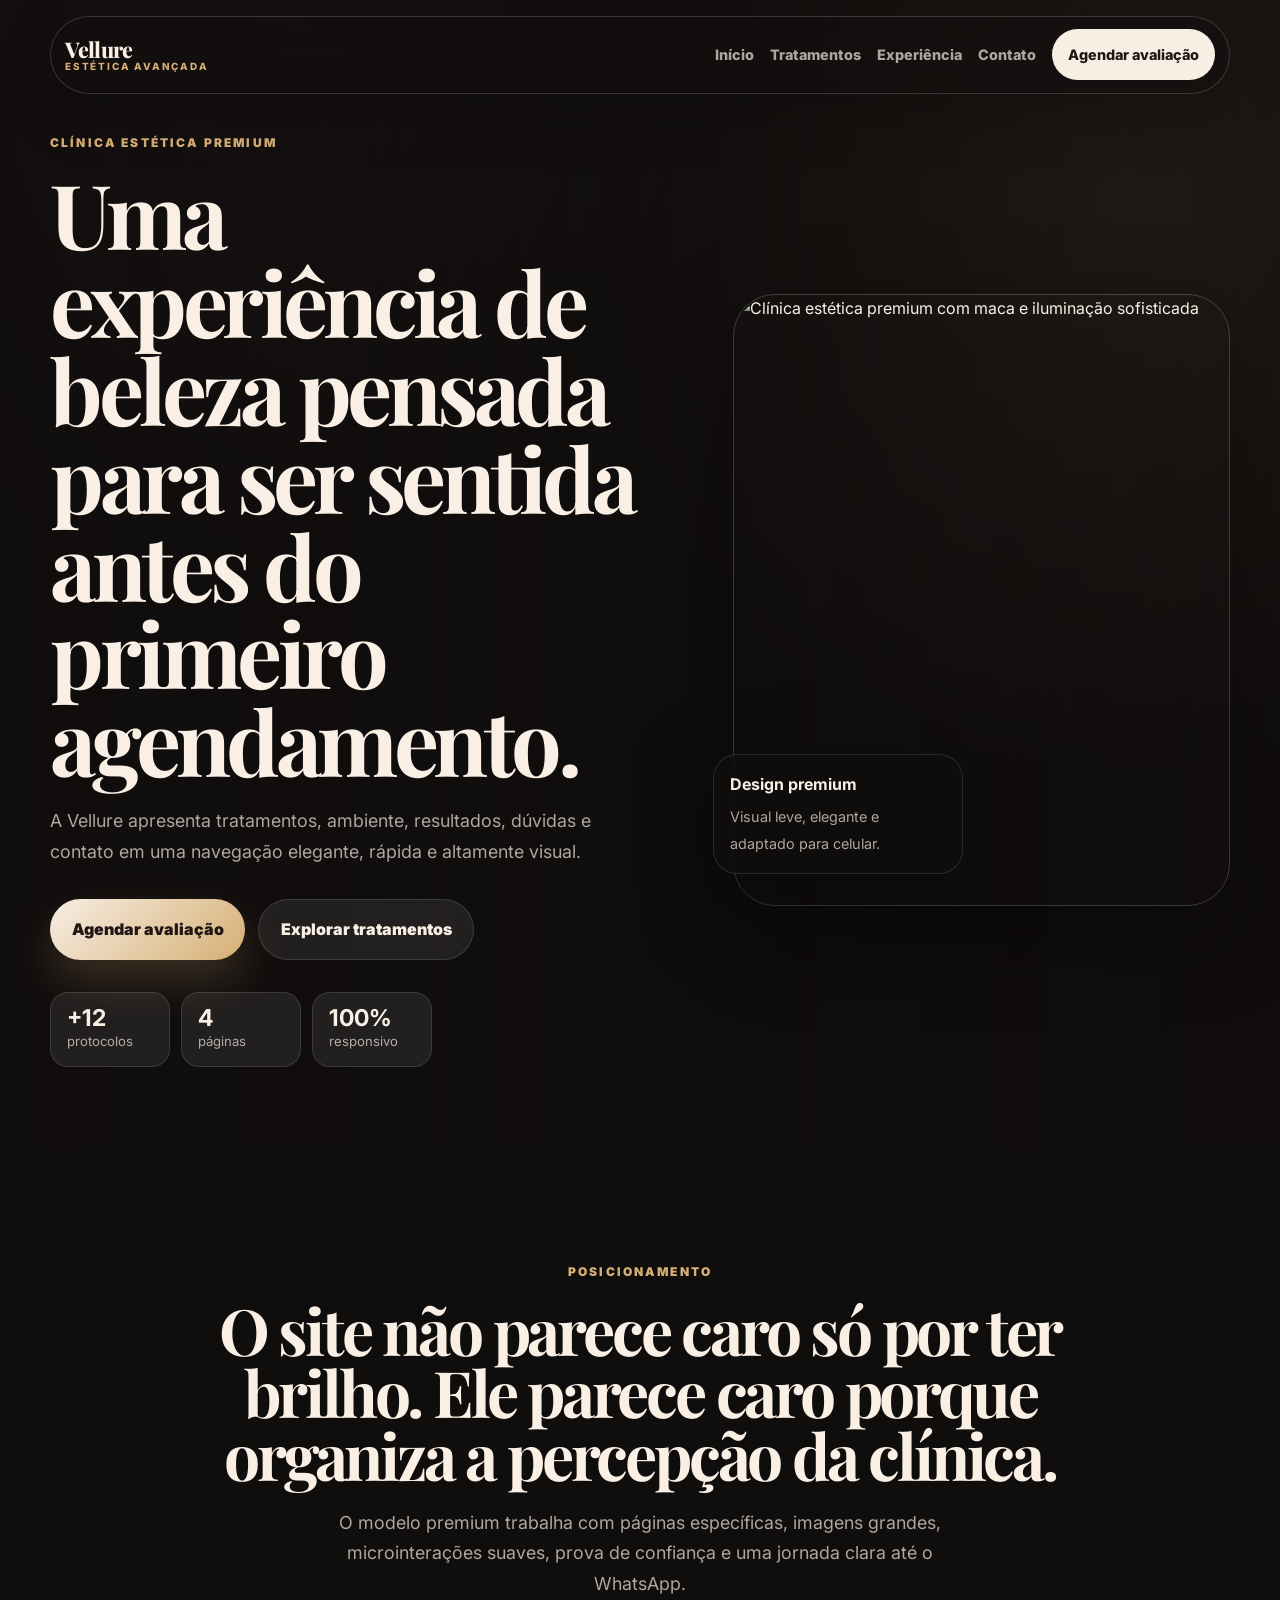
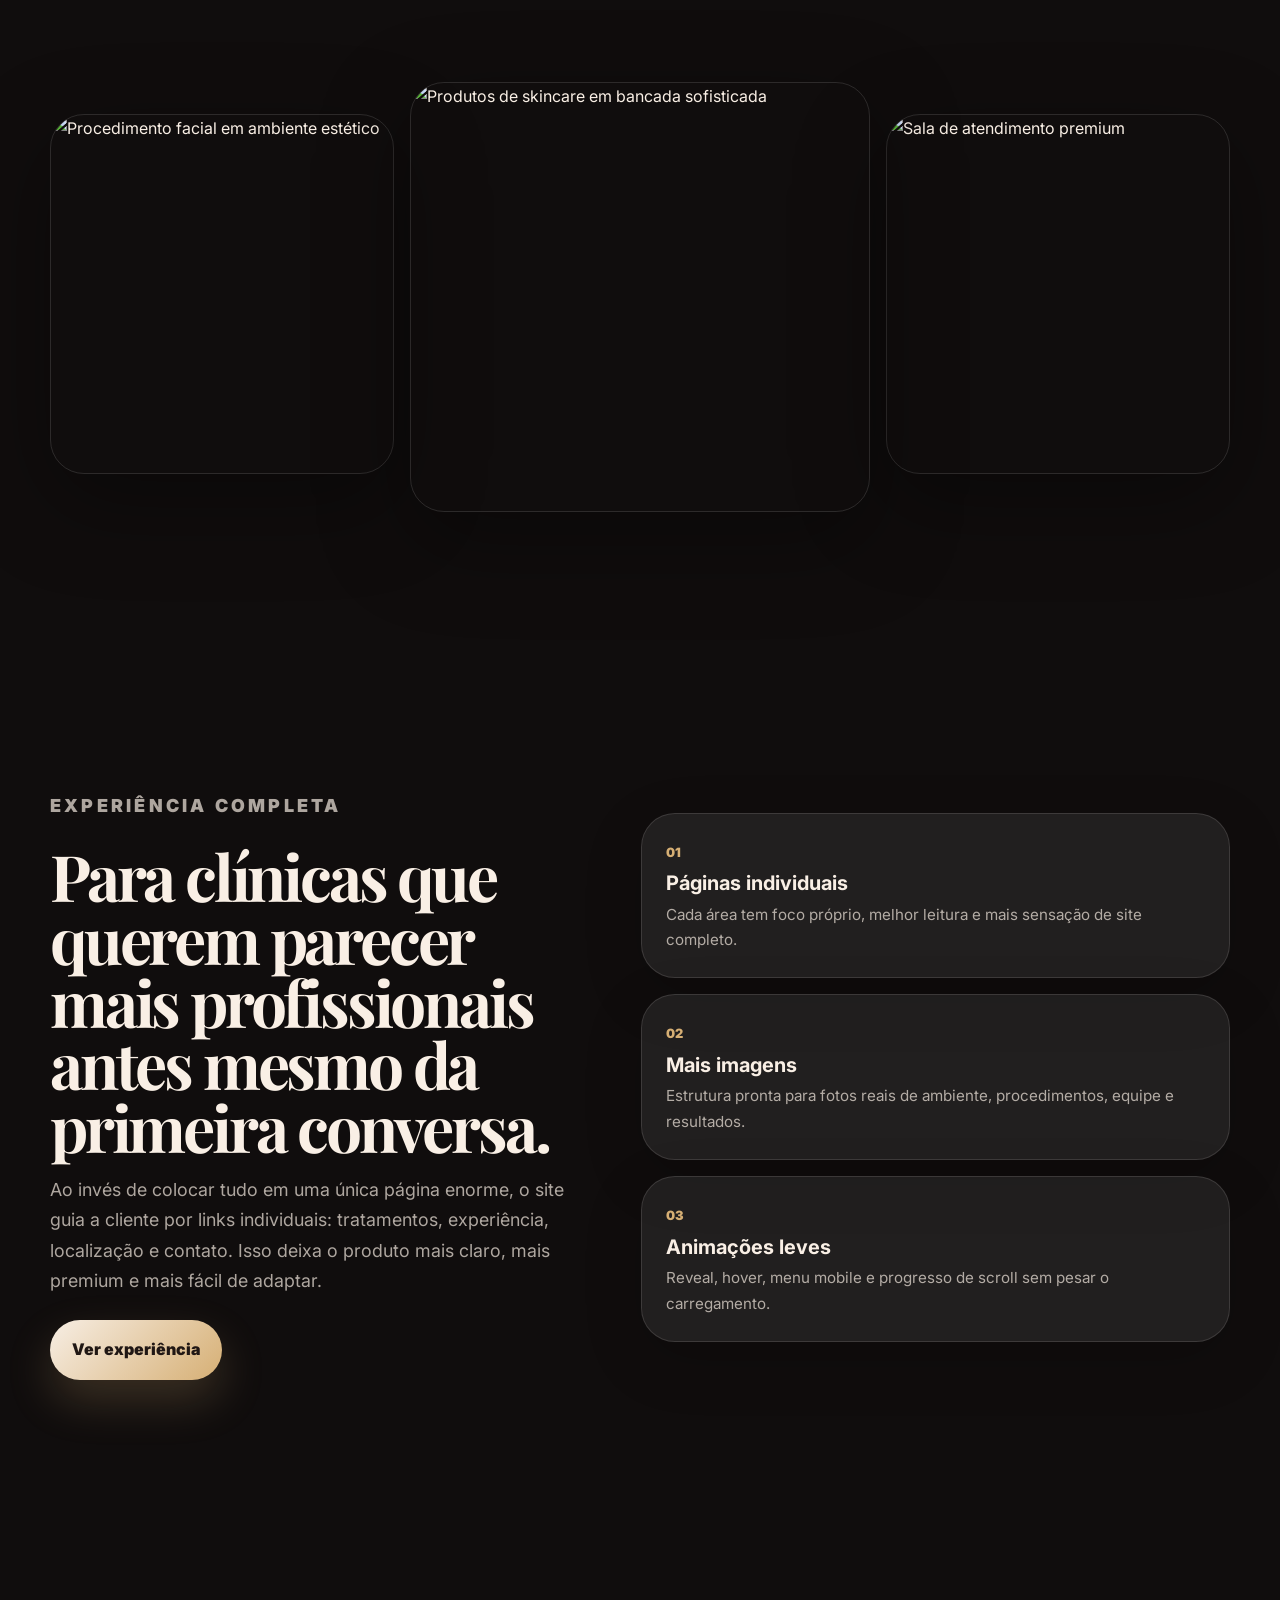
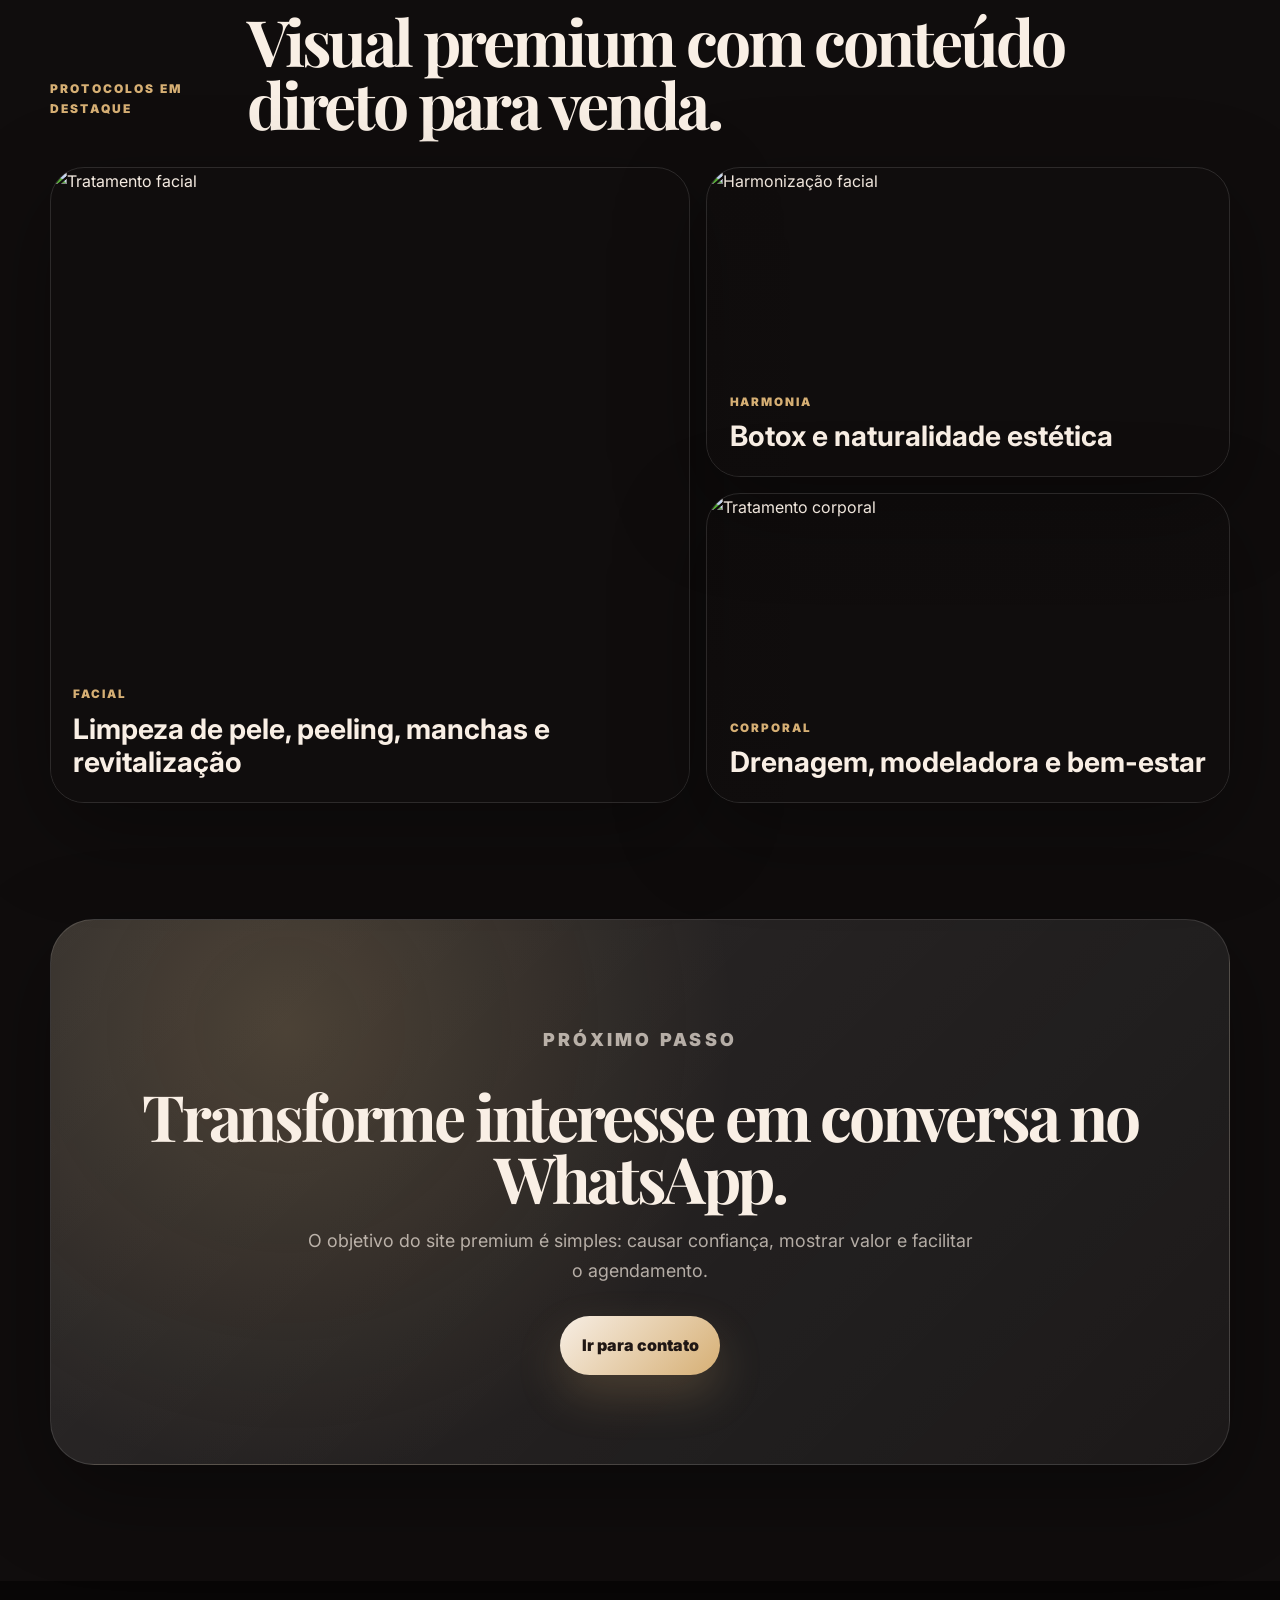
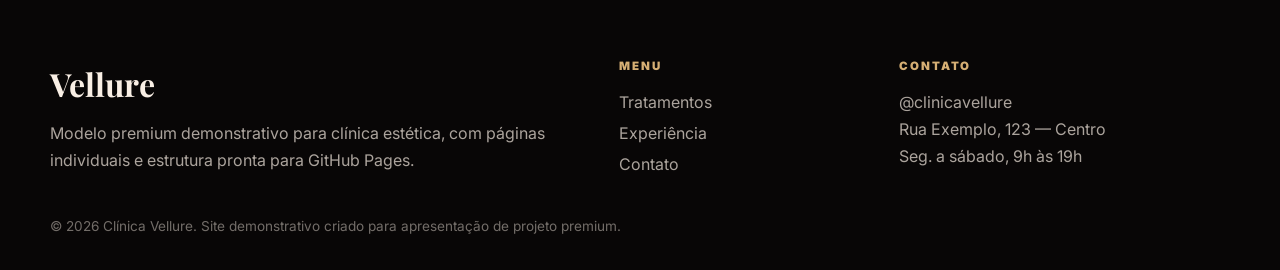
==== index.html @ eb09bdfb "Adicionar modelo clinica 1000" ====
<!DOCTYPE html>
<html lang="pt-BR">
<head>
  <meta charset="UTF-8" />
  <meta name="viewport" content="width=device-width, initial-scale=1.0" />
  <meta name="description" content="Modelo premium de site para clínica estética com páginas individuais, experiência luxuosa e alta performance." />
  <link rel="preconnect" href="https://fonts.googleapis.com">
  <link rel="preconnect" href="https://fonts.gstatic.com" crossorigin>
  <link href="https://fonts.googleapis.com/css2?family=Inter:wght@400;500;600;700;800;900&family=Playfair+Display:wght@600;700;800&display=swap" rel="stylesheet">
  <link rel="stylesheet" href="style.css" />
  <title>Vellure | Clínica Estética Premium</title>
</head>
<body>
  <div class="progress"></div>
  <header class="hero premium-hero">
    <nav class="nav" aria-label="Menu principal">
  <a class="brand" href="index.html"><span>Vellure</span><small>Estética Avançada</small></a>
  <button class="nav-toggle" aria-label="Abrir menu"><span></span><span></span><span></span></button>
  <div class="nav-panel">
    <a href="index.html">Início</a>
    <a href="tratamentos.html">Tratamentos</a>
    <a href="experiencia.html">Experiência</a>
    <a href="contato.html">Contato</a>
    <a class="nav-cta" href="https://wa.me/5500000000000" target="_blank" rel="noopener">Agendar avaliação</a>
  </div>
</nav>
    <div class="hero-inner reveal">
      <div class="hero-copy">
        <p class="eyebrow">Clínica estética premium</p>
        <h1>Uma experiência de beleza pensada para ser sentida antes do primeiro agendamento.</h1>
        <p class="lead">A Vellure apresenta tratamentos, ambiente, resultados, dúvidas e contato em uma navegação elegante, rápida e altamente visual.</p>
        <div class="hero-actions">
          <a class="button button-primary" href="https://wa.me/5500000000000" target="_blank" rel="noopener">Agendar avaliação</a>
          <a class="button button-glass" href="tratamentos.html">Explorar tratamentos</a>
        </div>
        <div class="metrics">
          <span><strong>+12</strong> protocolos</span><span><strong>4</strong> páginas</span><span><strong>100%</strong> responsivo</span>
        </div>
      </div>
      <div class="hero-art">
        <img class="hero-main-img" src="https://images.unsplash.com/photo-1629909613654-28e377c37b09?auto=format&fit=crop&w=1200&q=85" alt="Clínica estética premium com maca e iluminação sofisticada">
        <div class="floating-note"><strong>Design premium</strong><span>Visual leve, elegante e adaptado para celular.</span></div>
      </div>
    </div>
  </header>

  <main>
    <section class="section intro reveal">
      <div class="section-kicker">Posicionamento</div>
      <h2>O site não parece caro só por ter brilho. Ele parece caro porque organiza a percepção da clínica.</h2>
      <p>O modelo premium trabalha com páginas específicas, imagens grandes, microinterações suaves, prova de confiança e uma jornada clara até o WhatsApp.</p>
    </section>

    <section class="section image-strip reveal">
      <img src="https://images.unsplash.com/photo-1600334089648-b0d9d3028eb2?auto=format&fit=crop&w=900&q=80" alt="Procedimento facial em ambiente estético">
      <img src="https://images.unsplash.com/photo-1616394584738-fc6e612e71b9?auto=format&fit=crop&w=900&q=80" alt="Produtos de skincare em bancada sofisticada">
      <img src="https://images.unsplash.com/photo-1611073615830-6413c41956ca?auto=format&fit=crop&w=900&q=80" alt="Sala de atendimento premium">
    </section>

    <section class="section split luxurious reveal">
      <div>
        <p class="eyebrow">Experiência completa</p>
        <h2>Para clínicas que querem parecer mais profissionais antes mesmo da primeira conversa.</h2>
        <p>Ao invés de colocar tudo em uma única página enorme, o site guia a cliente por links individuais: tratamentos, experiência, localização e contato. Isso deixa o produto mais claro, mais premium e mais fácil de adaptar.</p>
        <a class="button button-primary" href="experiencia.html">Ver experiência</a>
      </div>
      <div class="feature-list">
        <article><span>01</span><h3>Páginas individuais</h3><p>Cada área tem foco próprio, melhor leitura e mais sensação de site completo.</p></article>
        <article><span>02</span><h3>Mais imagens</h3><p>Estrutura pronta para fotos reais de ambiente, procedimentos, equipe e resultados.</p></article>
        <article><span>03</span><h3>Animações leves</h3><p>Reveal, hover, menu mobile e progresso de scroll sem pesar o carregamento.</p></article>
      </div>
    </section>

    <section class="section cards-section reveal">
      <div class="section-heading">
        <p class="eyebrow">Protocolos em destaque</p>
        <h2>Visual premium com conteúdo direto para venda.</h2>
      </div>
      <div class="premium-cards">
        <a class="treatment-card large" href="tratamentos.html"><img src="https://images.unsplash.com/photo-1570172619644-dfd03ed5d881?auto=format&fit=crop&w=900&q=80" alt="Tratamento facial"><span>Facial</span><h3>Limpeza de pele, peeling, manchas e revitalização</h3></a>
        <a class="treatment-card" href="tratamentos.html"><img src="https://images.unsplash.com/photo-1598440947619-2c35fc9aa908?auto=format&fit=crop&w=900&q=80" alt="Harmonização facial"><span>Harmonia</span><h3>Botox e naturalidade estética</h3></a>
        <a class="treatment-card" href="tratamentos.html"><img src="https://images.unsplash.com/photo-1512290923902-8a9f81dc236c?auto=format&fit=crop&w=900&q=80" alt="Tratamento corporal"><span>Corporal</span><h3>Drenagem, modeladora e bem-estar</h3></a>
      </div>
    </section>

    <section class="final-cta reveal">
      <p class="eyebrow">Próximo passo</p>
      <h2>Transforme interesse em conversa no WhatsApp.</h2>
      <p>O objetivo do site premium é simples: causar confiança, mostrar valor e facilitar o agendamento.</p>
      <a class="button button-primary" href="contato.html">Ir para contato</a>
    </section>
  </main>
  <footer class="footer">
  <div class="footer-grid">
    <div><strong>Vellure</strong><p>Modelo premium demonstrativo para clínica estética, com páginas individuais e estrutura pronta para GitHub Pages.</p></div>
    <div><span>Menu</span><a href="tratamentos.html">Tratamentos</a><a href="experiencia.html">Experiência</a><a href="contato.html">Contato</a></div>
    <div><span>Contato</span><p>@clinicavellure<br>Rua Exemplo, 123 — Centro<br>Seg. a sábado, 9h às 19h</p></div>
  </div>
  <p class="demo">© 2026 Clínica Vellure. Site demonstrativo criado para apresentação de projeto premium.</p>
</footer>
  <script src="script.js"></script>
</body>
</html>
---- style.css ----
:root {
  --bg: #100d0d;
  --bg-soft: #171211;
  --cream: #f7eee4;
  --cream-2: #efe0d1;
  --text: #f9efe5;
  --muted: rgba(249,239,229,.68);
  --dark: #211816;
  --line: rgba(255,255,255,.12);
  --gold: #d6af74;
  --rose: #c98678;
  --surface: rgba(255,255,255,.075);
  --surface-strong: rgba(255,255,255,.12);
  --shadow: 0 28px 90px rgba(0,0,0,.35);
  --radius: 34px;
  --max: 1180px;
  --pad: clamp(1rem, 4vw, 2rem);
  --display: "Playfair Display", Georgia, serif;
  --body: "Inter", Arial, sans-serif;
}
* { box-sizing: border-box; margin: 0; padding: 0; }
html { scroll-behavior: smooth; }
body { min-height: 100vh; overflow-x: hidden; font-family: var(--body); color: var(--text); background: radial-gradient(circle at 12% 0%, rgba(201,134,120,.22), transparent 34rem), radial-gradient(circle at 88% 4%, rgba(214,175,116,.16), transparent 36rem), var(--bg); line-height: 1.7; }
a { color: inherit; text-decoration: none; }
img { width: 100%; display: block; }
.progress { position: fixed; left: 0; top: 0; height: 3px; width: 0; z-index: 100; background: linear-gradient(90deg, var(--rose), var(--gold)); }
.nav { position: fixed; top: 1rem; left: 50%; transform: translateX(-50%); z-index: 60; width: min(calc(100% - 2rem), var(--max)); display: flex; justify-content: space-between; align-items: center; gap: 1rem; padding: .78rem .88rem; border: 1px solid rgba(255,255,255,.16); border-radius: 999px; background: rgba(18,14,14,.58); backdrop-filter: blur(22px); box-shadow: 0 18px 60px rgba(0,0,0,.2); }
.nav.is-scrolled { background: rgba(18,14,14,.86); }
.brand { display: grid; line-height: 1.05; }
.brand span { font-family: var(--display); font-size: 1.35rem; font-weight: 800; letter-spacing: -.04em; }
.brand small { color: var(--gold); font-size: .62rem; text-transform: uppercase; letter-spacing: .18em; font-weight: 800; }
.nav-panel { display: flex; align-items: center; gap: 1rem; color: var(--muted); font-size: .9rem; font-weight: 800; }
.nav-panel a:hover { color: var(--text); }
.nav-cta { padding: .82rem 1rem; border-radius: 999px; background: var(--cream); color: var(--dark) !important; }
.nav-toggle { display: none; background: transparent; border: 1px solid var(--line); border-radius: 50%; width: 2.8rem; height: 2.8rem; }
.nav-toggle span { display: block; width: 1.15rem; height: 2px; margin: 4px auto; border-radius: 999px; background: var(--text); }
.hero, .page-hero { min-height: 100vh; padding: 1rem var(--pad) 5rem; position: relative; overflow: hidden; }
.hero::before, .page-hero::before { content: ""; position: absolute; inset: 0; z-index: -2; background: linear-gradient(90deg, rgba(16,13,13,.92), rgba(16,13,13,.5)), var(--hero-bg, none) center/cover; }
.premium-hero { --hero-bg: url("https://images.unsplash.com/photo-1600334089648-b0d9d3028eb2?auto=format&fit=crop&w=1800&q=82"); }
.treatments-hero { --hero-bg: url("https://images.unsplash.com/photo-1570172619644-dfd03ed5d881?auto=format&fit=crop&w=1800&q=82"); }
.experience-hero { --hero-bg: url("https://images.unsplash.com/photo-1616394584738-fc6e612e71b9?auto=format&fit=crop&w=1800&q=82"); }
.contact-hero { --hero-bg: url("https://images.unsplash.com/photo-1515377905703-c4788e51af15?auto=format&fit=crop&w=1800&q=82"); }
.hero-inner { width: min(100%, var(--max)); min-height: calc(100vh - 2rem); margin: 0 auto; padding-top: clamp(7rem, 13vh, 10rem); display: grid; grid-template-columns: minmax(0, 1fr) minmax(340px, .82fr); align-items: center; gap: clamp(2rem, 6vw, 5rem); }
.page-title { width: min(100%, var(--max)); min-height: 82vh; margin: 0 auto; display: grid; align-content: end; padding: 9rem 0 5rem; }
.eyebrow, .section-kicker { color: var(--gold); text-transform: uppercase; letter-spacing: .18em; font-size: .75rem; font-weight: 900; margin-bottom: 1rem; }
h1, h2 { font-family: var(--display); letter-spacing: -.05em; line-height: .98; }
h1 { max-width: 920px; font-size: clamp(3.2rem, 7vw, 7rem); }
h2 { font-size: clamp(2.4rem, 5vw, 5rem); }
h3 { line-height: 1.2; }
.lead, .page-title p, .intro p, .split p, .final-cta p, .mag-copy p, .contact-card-premium p { color: var(--muted); max-width: 680px; font-size: clamp(1rem, 1.4vw, 1.16rem); }
.lead { margin-top: 1.4rem; }
.hero-actions { display: flex; flex-wrap: wrap; gap: .8rem; margin-top: 2rem; }
.button { display: inline-flex; align-items: center; justify-content: center; min-height: 3.35rem; padding: 1rem 1.35rem; border-radius: 999px; font-weight: 900; transition: transform .22s ease, box-shadow .22s ease, background .22s ease; }
.button:hover { transform: translateY(-3px); }
.button-primary { background: linear-gradient(135deg, var(--cream), var(--gold)); color: #201714; box-shadow: 0 20px 45px rgba(214,175,116,.22); }
.button-glass { border: 1px solid var(--line); background: rgba(255,255,255,.08); color: var(--text); }
.metrics { display: flex; flex-wrap: wrap; gap: .7rem; margin-top: 2rem; }
.metrics span { display: grid; min-width: 120px; padding: .85rem 1rem; border: 1px solid var(--line); border-radius: 18px; background: rgba(255,255,255,.075); color: var(--muted); font-size: .82rem; }
.metrics strong { color: var(--text); font-size: 1.45rem; line-height: 1; }
.hero-art { position: relative; }
.hero-main-img { height: clamp(460px, 68vh, 720px); object-fit: cover; border-radius: 42px; box-shadow: var(--shadow); border: 1px solid rgba(255,255,255,.18); }
.floating-note { position: absolute; left: -1.25rem; bottom: 2rem; max-width: 250px; padding: 1rem; border: 1px solid var(--line); border-radius: 24px; background: rgba(16,13,13,.58); backdrop-filter: blur(18px); box-shadow: var(--shadow); }
.floating-note strong { display: block; margin-bottom: .3rem; }.floating-note span { color: var(--muted); font-size: .9rem; }
.section { width: min(calc(100% - var(--pad) * 2), var(--max)); margin: 0 auto; padding: clamp(4.5rem, 9vw, 8rem) 0; }
.intro { max-width: 980px; text-align: center; }
.intro p { margin: 1.3rem auto 0; }
.image-strip { display: grid; grid-template-columns: .9fr 1.2fr .9fr; gap: 1rem; padding-top: 0; }
.image-strip img { height: 360px; object-fit: cover; border-radius: var(--radius); border: 1px solid var(--line); box-shadow: var(--shadow); }
.image-strip img:nth-child(2) { height: 430px; transform: translateY(-2rem); }
.split { display: grid; grid-template-columns: .88fr 1fr; align-items: center; gap: clamp(2rem, 6vw, 4.5rem); }
.split p { margin: 1rem 0 1.5rem; }
.feature-list { display: grid; gap: 1rem; }
.feature-list article, .service-premium, .trust-wall article, .info-stack article, .faq-item { border: 1px solid var(--line); border-radius: var(--radius); background: var(--surface); box-shadow: 0 18px 60px rgba(0,0,0,.16); }
.feature-list article { padding: 1.5rem; transition: transform .22s ease, background .22s ease; }.feature-list article:hover { transform: translateY(-6px); background: var(--surface-strong); }
.feature-list span { color: var(--gold); font-weight: 900; font-size: .8rem; }.feature-list h3 { margin: .4rem 0; font-size: 1.25rem; }.feature-list p { margin: 0; font-size: .95rem; }
.section-heading { display: flex; justify-content: space-between; align-items: end; gap: 2rem; margin-bottom: 2rem; }
.premium-cards { display: grid; grid-template-columns: 1.1fr .9fr; grid-auto-rows: 310px; gap: 1rem; }
.treatment-card { position: relative; overflow: hidden; border-radius: var(--radius); border: 1px solid var(--line); box-shadow: var(--shadow); padding: 1.4rem; display: grid; align-content: end; isolation: isolate; transition: transform .25s ease; }
.treatment-card:hover { transform: translateY(-8px); }.treatment-card.large { grid-row: span 2; }.treatment-card img { position: absolute; inset: 0; height: 100%; object-fit: cover; z-index: -2; }.treatment-card::after { content: ""; position: absolute; inset: 0; background: linear-gradient(180deg, transparent, rgba(16,13,13,.86)); z-index: -1; }
.treatment-card span { color: var(--gold); font-weight: 900; text-transform: uppercase; letter-spacing: .16em; font-size: .73rem; }.treatment-card h3 { max-width: 530px; margin-top: .45rem; font-size: clamp(1.35rem, 2.2vw, 2.4rem); }
.final-cta { width: min(calc(100% - var(--pad) * 2), var(--max)); margin: 0 auto clamp(5rem, 9vw, 8rem); padding: clamp(3rem, 7vw, 6rem); text-align: center; border-radius: 44px; background: radial-gradient(circle at 20% 20%, rgba(214,175,116,.2), transparent 28rem), linear-gradient(135deg, rgba(255,255,255,.12), rgba(255,255,255,.05)); border: 1px solid var(--line); box-shadow: var(--shadow); }
.final-cta p { margin: 1rem auto 1.8rem; }
.treatment-grid { display: grid; grid-template-columns: repeat(3, 1fr); gap: 1rem; }.service-premium { min-height: 300px; padding: 1.5rem; display: grid; align-content: end; transition: transform .22s ease; }.service-premium:hover { transform: translateY(-7px); }.service-premium span { color: var(--gold); text-transform: uppercase; letter-spacing: .16em; font-size: .72rem; font-weight: 900; }.service-premium h2 { margin: .5rem 0 .7rem; font-size: clamp(1.7rem, 3vw, 2.8rem); }.service-premium p { color: var(--muted); }.service-premium.dark { background: linear-gradient(135deg, rgba(214,175,116,.22), rgba(201,134,120,.12)); }.service-premium.image-card { padding: 0; overflow: hidden; }.service-premium.image-card img { height: 100%; object-fit: cover; }
.process { display: grid; grid-template-columns: .6fr 1fr; gap: 2rem; }.process-steps { display: grid; grid-template-columns: repeat(2, 1fr); gap: 1rem; }.process-steps article { border-left: 1px solid var(--line); padding-left: 1rem; }.process-steps b { color: var(--gold); }.process-steps p { color: var(--muted); }
.magazine { display: grid; grid-template-columns: .75fr 1fr; gap: 2rem; align-items: center; }.mag-copy p { margin-top: 1rem; }.mag-images { display: grid; grid-template-columns: 1fr 1fr; gap: 1rem; }.mag-images img { height: 280px; object-fit: cover; border-radius: var(--radius); border: 1px solid var(--line); box-shadow: var(--shadow); }.mag-images img:first-child { grid-row: span 2; height: 100%; }
.trust-wall { display: grid; grid-template-columns: repeat(3, 1fr); gap: 1rem; padding-top: 0; }.trust-wall article { padding: 1.5rem; }.trust-wall p { margin-top: .65rem; color: var(--muted); }
.quote-block { width: min(calc(100% - var(--pad) * 2), var(--max)); margin: 0 auto clamp(5rem, 9vw, 8rem); padding: clamp(3rem, 7vw, 6rem); border-radius: 44px; background: linear-gradient(135deg, rgba(16,13,13,.45), rgba(16,13,13,.75)), url("https://images.unsplash.com/photo-1616394584738-fc6e612e71b9?auto=format&fit=crop&w=1600&q=80") center/cover; box-shadow: var(--shadow); }.quote-block p { max-width: 880px; font-family: var(--display); font-size: clamp(2.2rem, 5vw, 5rem); line-height: 1; letter-spacing: -.05em; }
.contact-layout { display: grid; grid-template-columns: 1fr .7fr; gap: 1rem; align-items: stretch; }.contact-card-premium { padding: clamp(2rem, 5vw, 4rem); border: 1px solid var(--line); border-radius: 44px; background: linear-gradient(135deg, rgba(255,255,255,.12), rgba(255,255,255,.05)); box-shadow: var(--shadow); }.contact-card-premium p { margin: 1rem 0 1.6rem; }.info-stack { display: grid; gap: 1rem; }.info-stack article { padding: 1.35rem; }.info-stack span { display: block; color: var(--gold); text-transform: uppercase; letter-spacing: .16em; font-size: .72rem; font-weight: 900; margin-bottom: .35rem; }
.faq { display: grid; grid-template-columns: .65fr 1fr; gap: 2rem; padding-top: 0; }.faq-list { display: grid; gap: .8rem; }.faq-item { width: 100%; padding: 1.2rem 1.35rem; color: inherit; text-align: left; font: inherit; cursor: pointer; }.faq-item span { display: flex; justify-content: space-between; font-weight: 900; }.faq-item span::after { content: "+"; color: var(--gold); font-size: 1.2rem; }.faq-item.active span::after { content: "–"; }.faq-item p { max-height: 0; overflow: hidden; color: var(--muted); transition: max-height .25s ease, margin-top .25s ease; }.faq-item.active p { max-height: 140px; margin-top: .8rem; }
.footer { padding: clamp(3rem, 6vw, 5rem) var(--pad) 2rem; background: #080606; color: var(--muted); }.footer-grid { width: min(100%, var(--max)); margin: 0 auto; display: grid; grid-template-columns: 1.3fr .6fr .8fr; gap: 2rem; }.footer strong { display: block; color: var(--text); font-family: var(--display); font-size: 2rem; margin-bottom: .5rem; }.footer span { display: block; color: var(--gold); text-transform: uppercase; letter-spacing: .16em; font-size: .72rem; font-weight: 900; margin-bottom: .75rem; }.footer a { display: block; margin: .25rem 0; }.demo { width: min(100%, var(--max)); margin: 2rem auto 0; font-size: .85rem; opacity: .65; }
.reveal { opacity: 0; transform: translateY(28px); transition: opacity .75s ease, transform .75s ease; }.reveal.visible { opacity: 1; transform: translateY(0); }
@media (max-width: 960px) { .nav-toggle { display: block; } .nav-panel { position: absolute; top: calc(100% + .75rem); right: 0; display: none; width: min(360px, calc(100vw - 2rem)); padding: 1rem; border: 1px solid var(--line); border-radius: 24px; background: rgba(18,14,14,.95); box-shadow: var(--shadow); } .nav-panel.active { display: grid; } .nav-cta { text-align: center; } .hero-inner, .split, .process, .magazine, .contact-layout, .faq { grid-template-columns: 1fr; } .hero-art { order: -1; } .image-strip, .treatment-grid, .trust-wall, .footer-grid { grid-template-columns: 1fr; } .image-strip img, .image-strip img:nth-child(2) { height: 300px; transform: none; } .premium-cards { grid-template-columns: 1fr; grid-auto-rows: 360px; } .treatment-card.large { grid-row: span 1; } }
@media (max-width: 620px) { .nav { width: calc(100% - 1rem); top: .5rem; } .brand small { display: none; } .hero, .page-hero { min-height: auto; } .hero-inner { min-height: auto; padding-top: 7rem; } .page-title { min-height: 72vh; } h1 { font-size: clamp(2.8rem, 13vw, 4.25rem); } h2 { font-size: clamp(2.1rem, 11vw, 3.1rem); } .hero-actions, .button { width: 100%; } .hero-main-img { height: 390px; border-radius: 30px; } .floating-note { left: .8rem; right: .8rem; bottom: .8rem; max-width: none; } .metrics { display: grid; grid-template-columns: 1fr; } .process-steps, .mag-images { grid-template-columns: 1fr; } .mag-images img, .mag-images img:first-child { height: 280px; } .final-cta, .quote-block, .contact-card-premium { border-radius: 32px; padding: 2rem 1.2rem; } }
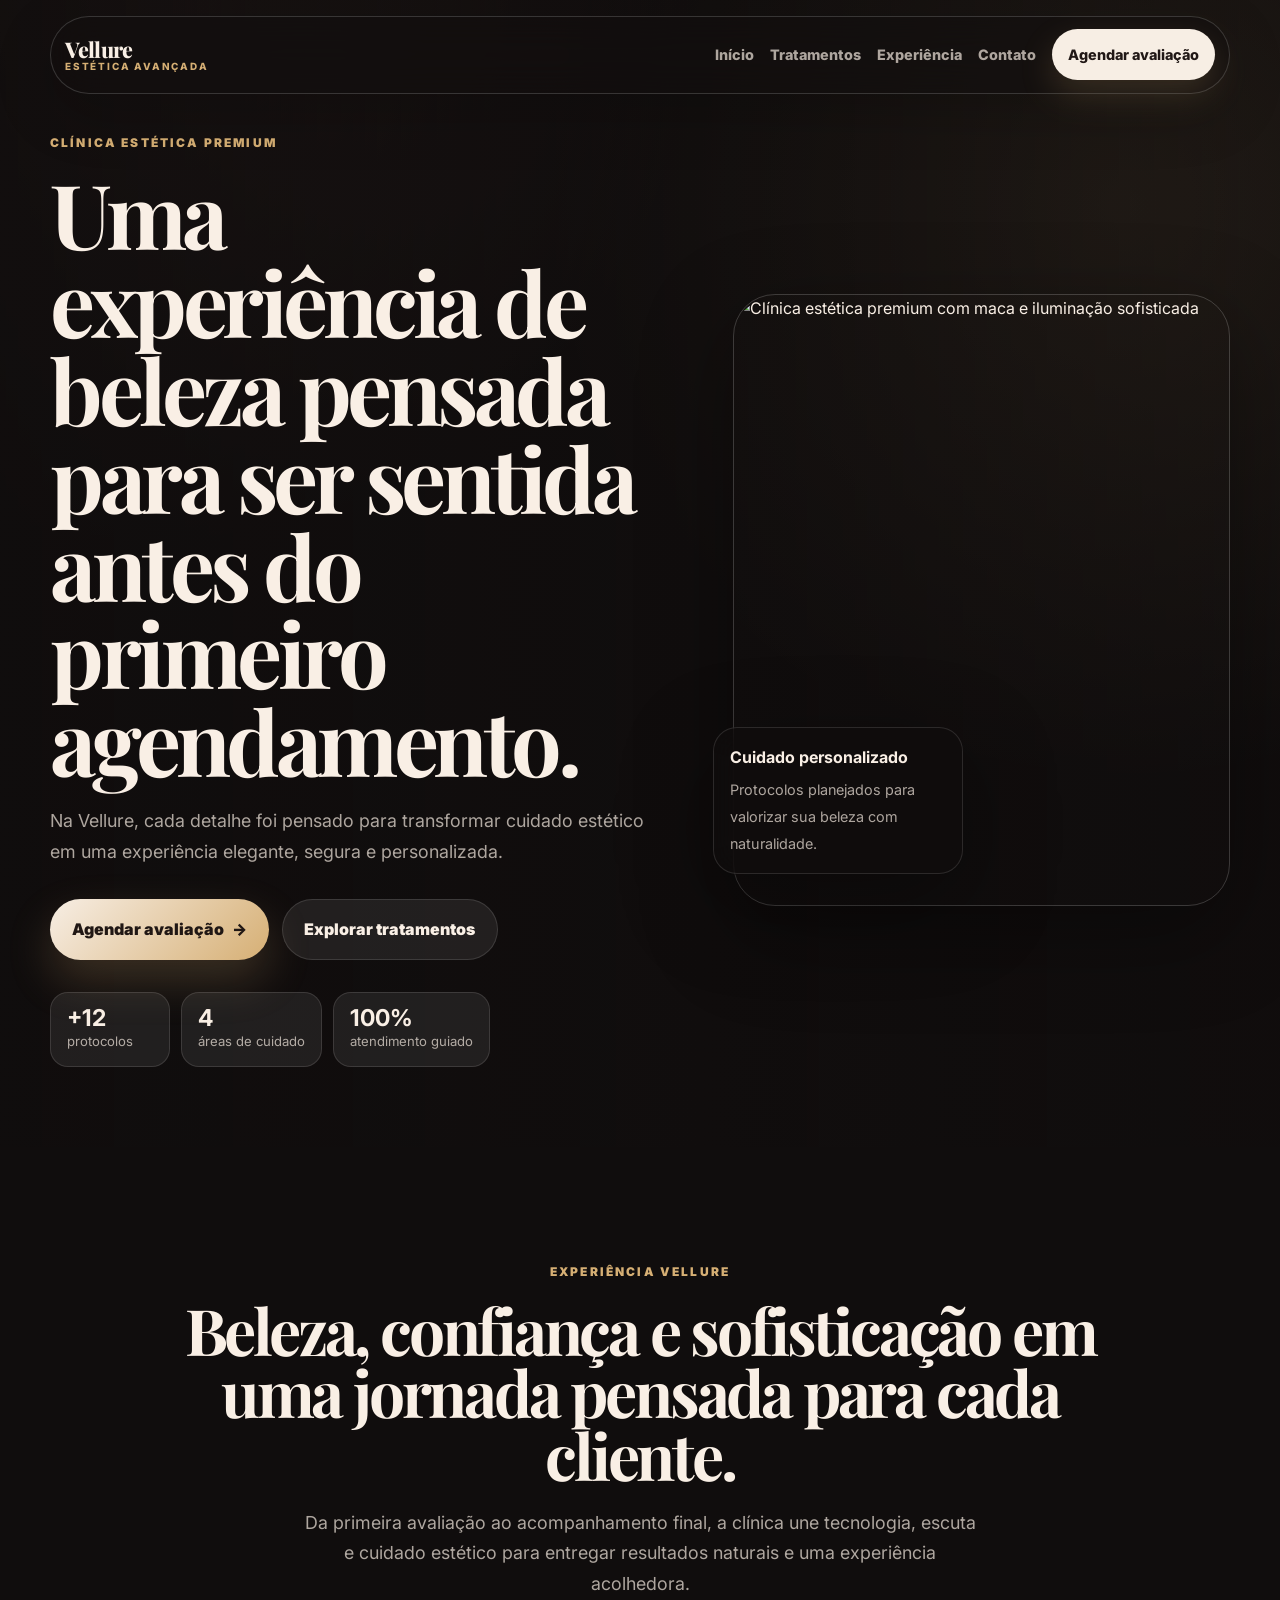
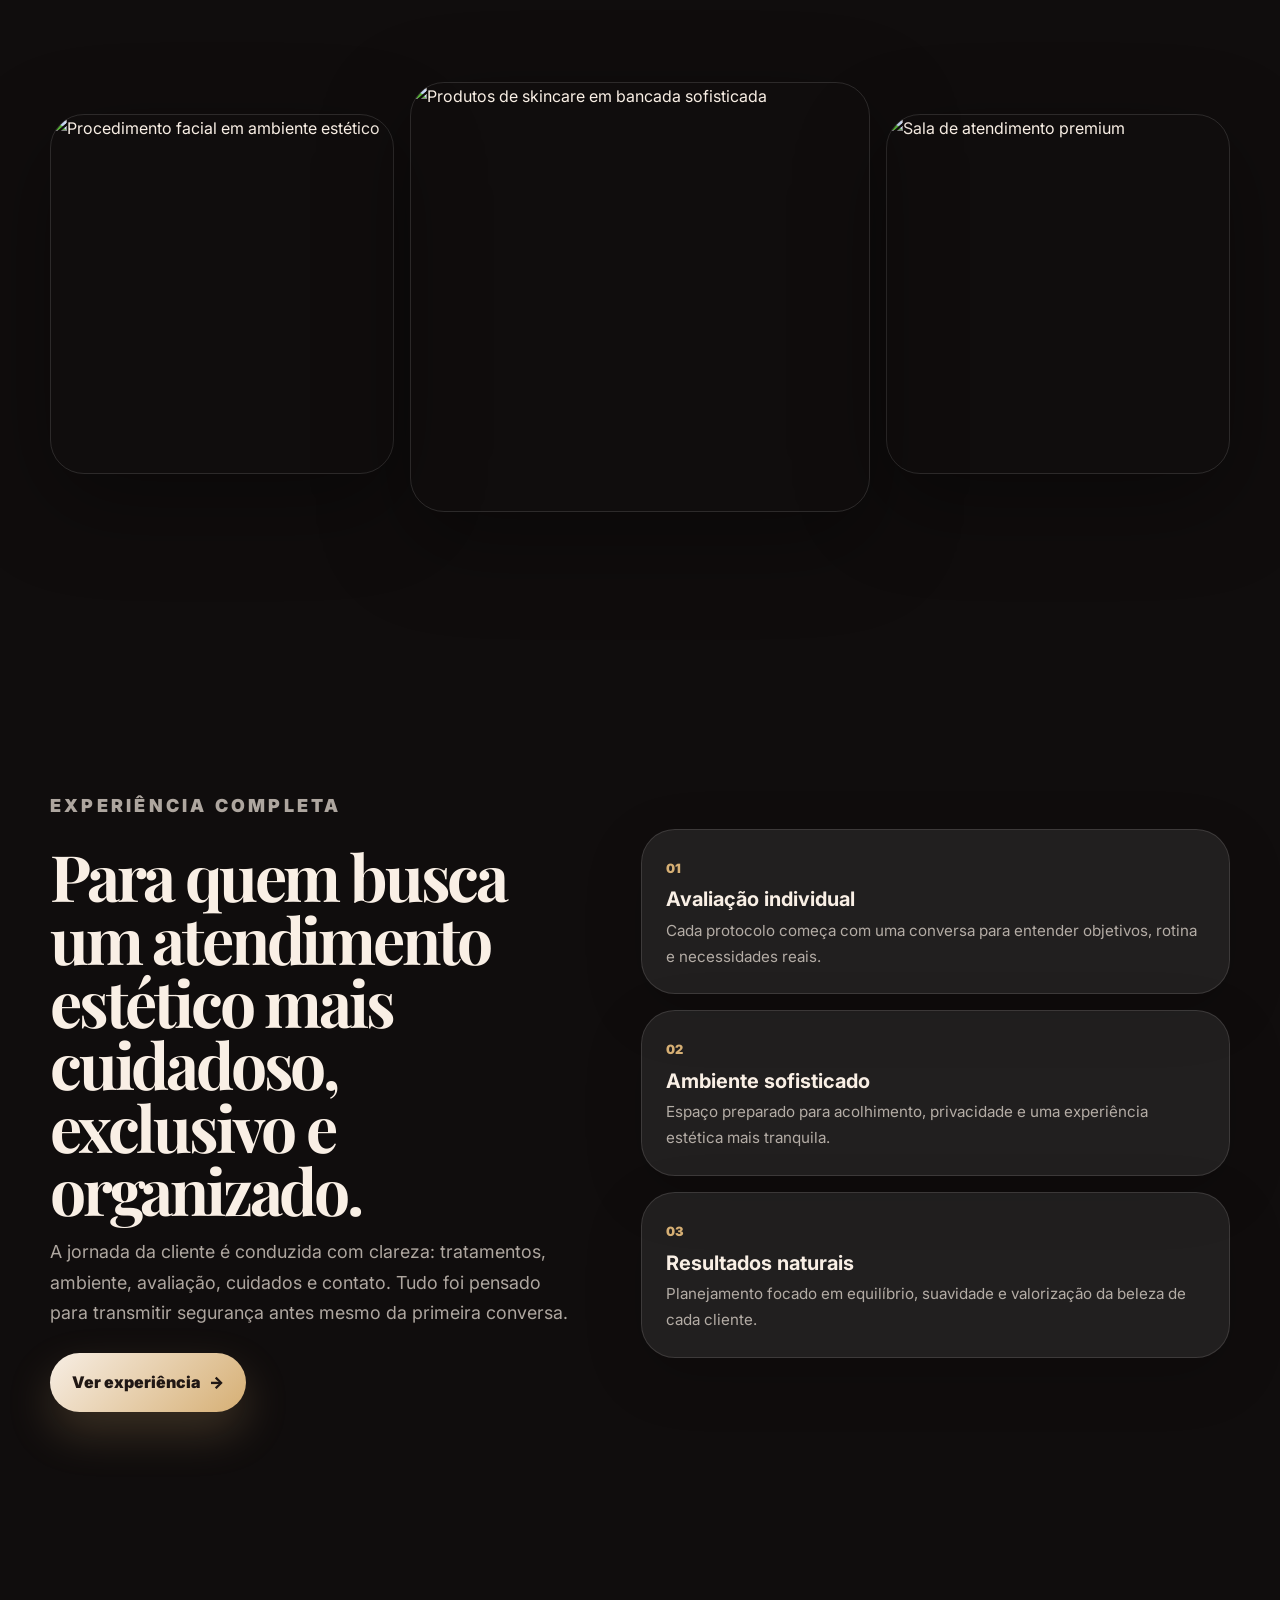
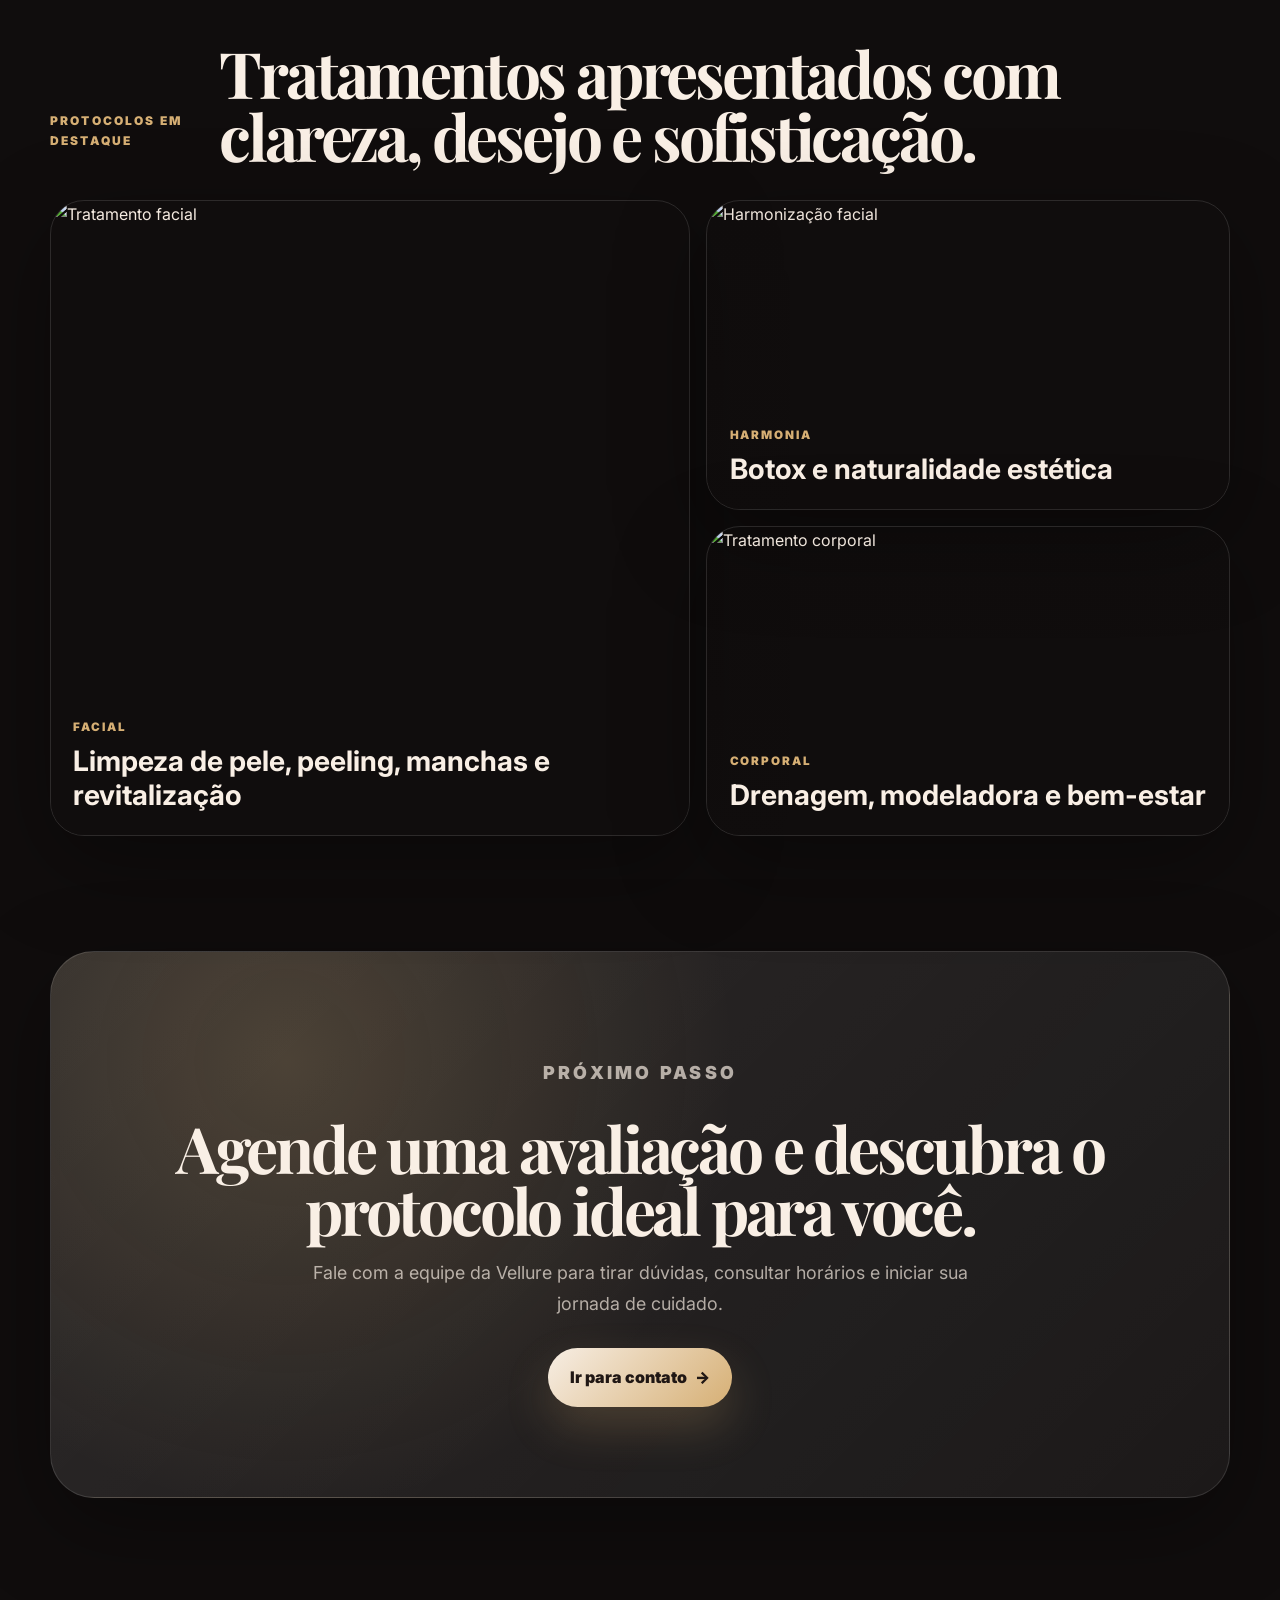
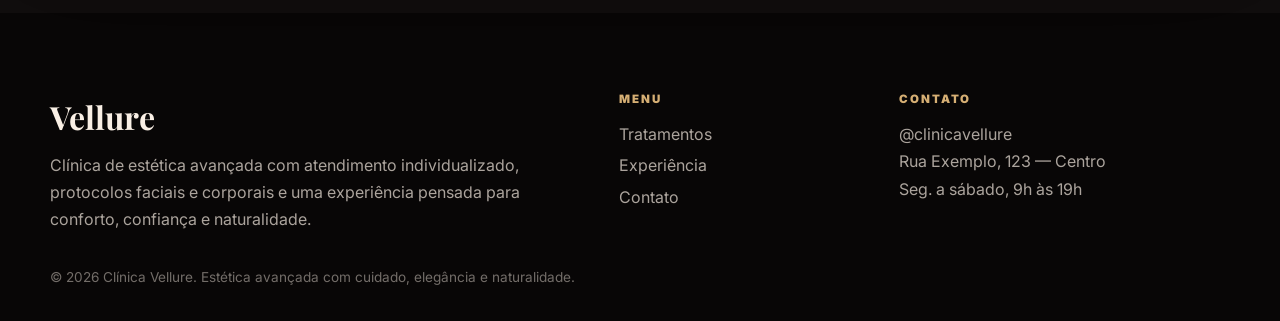
==== commit e10dc796: "Remover linguagem de modelo e reforcar visual premium" ====
--- a/index.html
+++ b/index.html
@@ -3,101 +3,257 @@
 <head>
   <meta charset="UTF-8" />
   <meta name="viewport" content="width=device-width, initial-scale=1.0" />
-  <meta name="description" content="Modelo premium de site para clínica estética com páginas individuais, experiência luxuosa e alta performance." />
+
+  <meta 
+    name="description" 
+    content="Clínica Vellure: estética avançada, protocolos faciais e corporais, atendimento premium e agendamento pelo WhatsApp." 
+  />
+
   <link rel="preconnect" href="https://fonts.googleapis.com">
   <link rel="preconnect" href="https://fonts.gstatic.com" crossorigin>
-  <link href="https://fonts.googleapis.com/css2?family=Inter:wght@400;500;600;700;800;900&family=Playfair+Display:wght@600;700;800&display=swap" rel="stylesheet">
+  <link 
+    href="https://fonts.googleapis.com/css2?family=Inter:wght@400;500;600;700;800;900&family=Playfair+Display:wght@600;700;800&display=swap" 
+    rel="stylesheet"
+  >
+
   <link rel="stylesheet" href="style.css" />
   <title>Vellure | Clínica Estética Premium</title>
 </head>
+
 <body>
   <div class="progress"></div>
+
   <header class="hero premium-hero">
     <nav class="nav" aria-label="Menu principal">
-  <a class="brand" href="index.html"><span>Vellure</span><small>Estética Avançada</small></a>
-  <button class="nav-toggle" aria-label="Abrir menu"><span></span><span></span><span></span></button>
-  <div class="nav-panel">
-    <a href="index.html">Início</a>
-    <a href="tratamentos.html">Tratamentos</a>
-    <a href="experiencia.html">Experiência</a>
-    <a href="contato.html">Contato</a>
-    <a class="nav-cta" href="https://wa.me/5500000000000" target="_blank" rel="noopener">Agendar avaliação</a>
-  </div>
-</nav>
+      <a class="brand" href="index.html">
+        <span>Vellure</span>
+        <small>Estética Avançada</small>
+      </a>
+
+      <button class="nav-toggle" aria-label="Abrir menu">
+        <span></span>
+        <span></span>
+        <span></span>
+      </button>
+
+      <div class="nav-panel">
+        <a href="index.html">Início</a>
+        <a href="tratamentos.html">Tratamentos</a>
+        <a href="experiencia.html">Experiência</a>
+        <a href="contato.html">Contato</a>
+        <a 
+          class="nav-cta" 
+          href="https://wa.me/5500000000000" 
+          target="_blank" 
+          rel="noopener"
+        >
+          Agendar avaliação
+        </a>
+      </div>
+    </nav>
+
     <div class="hero-inner reveal">
       <div class="hero-copy">
         <p class="eyebrow">Clínica estética premium</p>
+
         <h1>Uma experiência de beleza pensada para ser sentida antes do primeiro agendamento.</h1>
-        <p class="lead">A Vellure apresenta tratamentos, ambiente, resultados, dúvidas e contato em uma navegação elegante, rápida e altamente visual.</p>
+
+        <p class="lead">
+          Na Vellure, cada detalhe foi pensado para transformar cuidado estético em uma experiência elegante, segura e personalizada.
+        </p>
+
         <div class="hero-actions">
-          <a class="button button-primary" href="https://wa.me/5500000000000" target="_blank" rel="noopener">Agendar avaliação</a>
-          <a class="button button-glass" href="tratamentos.html">Explorar tratamentos</a>
+          <a 
+            class="button button-primary" 
+            href="https://wa.me/5500000000000" 
+            target="_blank" 
+            rel="noopener"
+          >
+            Agendar avaliação
+          </a>
+
+          <a class="button button-glass" href="tratamentos.html">
+            Explorar tratamentos
+          </a>
         </div>
+
         <div class="metrics">
-          <span><strong>+12</strong> protocolos</span><span><strong>4</strong> páginas</span><span><strong>100%</strong> responsivo</span>
+          <span>
+            <strong>+12</strong>
+            protocolos
+          </span>
+
+          <span>
+            <strong>4</strong>
+            áreas de cuidado
+          </span>
+
+          <span>
+            <strong>100%</strong>
+            atendimento guiado
+          </span>
         </div>
       </div>
+
       <div class="hero-art">
-        <img class="hero-main-img" src="https://images.unsplash.com/photo-1629909613654-28e377c37b09?auto=format&fit=crop&w=1200&q=85" alt="Clínica estética premium com maca e iluminação sofisticada">
-        <div class="floating-note"><strong>Design premium</strong><span>Visual leve, elegante e adaptado para celular.</span></div>
+        <img 
+          class="hero-main-img" 
+          src="https://images.unsplash.com/photo-1629909613654-28e377c37b09?auto=format&fit=crop&w=1200&q=85" 
+          alt="Clínica estética premium com maca e iluminação sofisticada"
+        >
+
+        <div class="floating-note">
+          <strong>Cuidado personalizado</strong>
+          <span>Protocolos planejados para valorizar sua beleza com naturalidade.</span>
+        </div>
       </div>
     </div>
   </header>
 
   <main>
     <section class="section intro reveal">
-      <div class="section-kicker">Posicionamento</div>
-      <h2>O site não parece caro só por ter brilho. Ele parece caro porque organiza a percepção da clínica.</h2>
-      <p>O modelo premium trabalha com páginas específicas, imagens grandes, microinterações suaves, prova de confiança e uma jornada clara até o WhatsApp.</p>
-    </section>
-
-    <section class="section image-strip reveal">
-      <img src="https://images.unsplash.com/photo-1600334089648-b0d9d3028eb2?auto=format&fit=crop&w=900&q=80" alt="Procedimento facial em ambiente estético">
-      <img src="https://images.unsplash.com/photo-1616394584738-fc6e612e71b9?auto=format&fit=crop&w=900&q=80" alt="Produtos de skincare em bancada sofisticada">
-      <img src="https://images.unsplash.com/photo-1611073615830-6413c41956ca?auto=format&fit=crop&w=900&q=80" alt="Sala de atendimento premium">
+      <div class="section-kicker">Experiência Vellure</div>
+
+      <h2>Beleza, confiança e sofisticação em uma jornada pensada para cada cliente.</h2>
+
+      <p>
+        Da primeira avaliação ao acompanhamento final, a clínica une tecnologia, escuta e cuidado estético para entregar resultados naturais e uma experiência acolhedora.
+      </p>
+    </section>
+
+    <section class="section image-strip reveal" aria-label="Ambientes e tratamentos da clínica">
+      <img 
+        src="https://images.unsplash.com/photo-1600334089648-b0d9d3028eb2?auto=format&fit=crop&w=900&q=80" 
+        alt="Procedimento facial em ambiente estético"
+      >
+
+      <img 
+        src="https://images.unsplash.com/photo-1616394584738-fc6e612e71b9?auto=format&fit=crop&w=900&q=80" 
+        alt="Produtos de skincare em bancada sofisticada"
+      >
+
+      <img 
+        src="https://images.unsplash.com/photo-1611073615830-6413c41956ca?auto=format&fit=crop&w=900&q=80" 
+        alt="Sala de atendimento premium"
+      >
     </section>
 
     <section class="section split luxurious reveal">
       <div>
         <p class="eyebrow">Experiência completa</p>
-        <h2>Para clínicas que querem parecer mais profissionais antes mesmo da primeira conversa.</h2>
-        <p>Ao invés de colocar tudo em uma única página enorme, o site guia a cliente por links individuais: tratamentos, experiência, localização e contato. Isso deixa o produto mais claro, mais premium e mais fácil de adaptar.</p>
-        <a class="button button-primary" href="experiencia.html">Ver experiência</a>
-      </div>
+
+        <h2>Para quem busca um atendimento estético mais cuidadoso, exclusivo e organizado.</h2>
+
+        <p>
+          A jornada da cliente é conduzida com clareza: tratamentos, ambiente, avaliação, cuidados e contato. Tudo foi pensado para transmitir segurança antes mesmo da primeira conversa.
+        </p>
+
+        <a class="button button-primary" href="experiencia.html">
+          Ver experiência
+        </a>
+      </div>
+
       <div class="feature-list">
-        <article><span>01</span><h3>Páginas individuais</h3><p>Cada área tem foco próprio, melhor leitura e mais sensação de site completo.</p></article>
-        <article><span>02</span><h3>Mais imagens</h3><p>Estrutura pronta para fotos reais de ambiente, procedimentos, equipe e resultados.</p></article>
-        <article><span>03</span><h3>Animações leves</h3><p>Reveal, hover, menu mobile e progresso de scroll sem pesar o carregamento.</p></article>
+        <article>
+          <span>01</span>
+          <h3>Avaliação individual</h3>
+          <p>Cada protocolo começa com uma conversa para entender objetivos, rotina e necessidades reais.</p>
+        </article>
+
+        <article>
+          <span>02</span>
+          <h3>Ambiente sofisticado</h3>
+          <p>Espaço preparado para acolhimento, privacidade e uma experiência estética mais tranquila.</p>
+        </article>
+
+        <article>
+          <span>03</span>
+          <h3>Resultados naturais</h3>
+          <p>Planejamento focado em equilíbrio, suavidade e valorização da beleza de cada cliente.</p>
+        </article>
       </div>
     </section>
 
     <section class="section cards-section reveal">
       <div class="section-heading">
         <p class="eyebrow">Protocolos em destaque</p>
-        <h2>Visual premium com conteúdo direto para venda.</h2>
-      </div>
+        <h2>Tratamentos apresentados com clareza, desejo e sofisticação.</h2>
+      </div>
+
       <div class="premium-cards">
-        <a class="treatment-card large" href="tratamentos.html"><img src="https://images.unsplash.com/photo-1570172619644-dfd03ed5d881?auto=format&fit=crop&w=900&q=80" alt="Tratamento facial"><span>Facial</span><h3>Limpeza de pele, peeling, manchas e revitalização</h3></a>
-        <a class="treatment-card" href="tratamentos.html"><img src="https://images.unsplash.com/photo-1598440947619-2c35fc9aa908?auto=format&fit=crop&w=900&q=80" alt="Harmonização facial"><span>Harmonia</span><h3>Botox e naturalidade estética</h3></a>
-        <a class="treatment-card" href="tratamentos.html"><img src="https://images.unsplash.com/photo-1512290923902-8a9f81dc236c?auto=format&fit=crop&w=900&q=80" alt="Tratamento corporal"><span>Corporal</span><h3>Drenagem, modeladora e bem-estar</h3></a>
+        <a class="treatment-card large" href="tratamentos.html">
+          <img 
+            src="https://images.unsplash.com/photo-1570172619644-dfd03ed5d881?auto=format&fit=crop&w=900&q=80" 
+            alt="Tratamento facial"
+          >
+          <span>Facial</span>
+          <h3>Limpeza de pele, peeling, manchas e revitalização</h3>
+        </a>
+
+        <a class="treatment-card" href="tratamentos.html">
+          <img 
+            src="https://images.unsplash.com/photo-1598440947619-2c35fc9aa908?auto=format&fit=crop&w=900&q=80" 
+            alt="Harmonização facial"
+          >
+          <span>Harmonia</span>
+          <h3>Botox e naturalidade estética</h3>
+        </a>
+
+        <a class="treatment-card" href="tratamentos.html">
+          <img 
+            src="https://images.unsplash.com/photo-1512290923902-8a9f81dc236c?auto=format&fit=crop&w=900&q=80" 
+            alt="Tratamento corporal"
+          >
+          <span>Corporal</span>
+          <h3>Drenagem, modeladora e bem-estar</h3>
+        </a>
       </div>
     </section>
 
     <section class="final-cta reveal">
       <p class="eyebrow">Próximo passo</p>
-      <h2>Transforme interesse em conversa no WhatsApp.</h2>
-      <p>O objetivo do site premium é simples: causar confiança, mostrar valor e facilitar o agendamento.</p>
-      <a class="button button-primary" href="contato.html">Ir para contato</a>
+
+      <h2>Agende uma avaliação e descubra o protocolo ideal para você.</h2>
+
+      <p>
+        Fale com a equipe da Vellure para tirar dúvidas, consultar horários e iniciar sua jornada de cuidado.
+      </p>
+
+      <a class="button button-primary" href="contato.html">
+        Ir para contato
+      </a>
     </section>
   </main>
+
   <footer class="footer">
-  <div class="footer-grid">
-    <div><strong>Vellure</strong><p>Modelo premium demonstrativo para clínica estética, com páginas individuais e estrutura pronta para GitHub Pages.</p></div>
-    <div><span>Menu</span><a href="tratamentos.html">Tratamentos</a><a href="experiencia.html">Experiência</a><a href="contato.html">Contato</a></div>
-    <div><span>Contato</span><p>@clinicavellure<br>Rua Exemplo, 123 — Centro<br>Seg. a sábado, 9h às 19h</p></div>
-  </div>
-  <p class="demo">© 2026 Clínica Vellure. Site demonstrativo criado para apresentação de projeto premium.</p>
-</footer>
+    <div class="footer-grid">
+      <div>
+        <strong>Vellure</strong>
+        <p>
+          Clínica de estética avançada com atendimento individualizado, protocolos faciais e corporais e uma experiência pensada para conforto, confiança e naturalidade.
+        </p>
+      </div>
+
+      <div>
+        <span>Menu</span>
+        <a href="tratamentos.html">Tratamentos</a>
+        <a href="experiencia.html">Experiência</a>
+        <a href="contato.html">Contato</a>
+      </div>
+
+      <div>
+        <span>Contato</span>
+        <p>
+          @clinicavellure<br>
+          Rua Exemplo, 123 — Centro<br>
+          Seg. a sábado, 9h às 19h
+        </p>
+      </div>
+    </div>
+
+    <p class="demo">© 2026 Clínica Vellure. Estética avançada com cuidado, elegância e naturalidade.</p>
+  </footer>
+
   <script src="script.js"></script>
 </body>
 </html>
--- a/style.css
+++ b/style.css
@@ -4,90 +4,1141 @@
   --cream: #f7eee4;
   --cream-2: #efe0d1;
   --text: #f9efe5;
-  --muted: rgba(249,239,229,.68);
+  --muted: rgba(249, 239, 229, 0.68);
   --dark: #211816;
-  --line: rgba(255,255,255,.12);
+  --line: rgba(255, 255, 255, 0.12);
   --gold: #d6af74;
   --rose: #c98678;
-  --surface: rgba(255,255,255,.075);
-  --surface-strong: rgba(255,255,255,.12);
-  --shadow: 0 28px 90px rgba(0,0,0,.35);
+  --surface: rgba(255, 255, 255, 0.075);
+  --surface-strong: rgba(255, 255, 255, 0.12);
+  --shadow: 0 28px 90px rgba(0, 0, 0, 0.35);
   --radius: 34px;
   --max: 1180px;
   --pad: clamp(1rem, 4vw, 2rem);
   --display: "Playfair Display", Georgia, serif;
   --body: "Inter", Arial, sans-serif;
 }
-* { box-sizing: border-box; margin: 0; padding: 0; }
-html { scroll-behavior: smooth; }
-body { min-height: 100vh; overflow-x: hidden; font-family: var(--body); color: var(--text); background: radial-gradient(circle at 12% 0%, rgba(201,134,120,.22), transparent 34rem), radial-gradient(circle at 88% 4%, rgba(214,175,116,.16), transparent 36rem), var(--bg); line-height: 1.7; }
-a { color: inherit; text-decoration: none; }
-img { width: 100%; display: block; }
-.progress { position: fixed; left: 0; top: 0; height: 3px; width: 0; z-index: 100; background: linear-gradient(90deg, var(--rose), var(--gold)); }
-.nav { position: fixed; top: 1rem; left: 50%; transform: translateX(-50%); z-index: 60; width: min(calc(100% - 2rem), var(--max)); display: flex; justify-content: space-between; align-items: center; gap: 1rem; padding: .78rem .88rem; border: 1px solid rgba(255,255,255,.16); border-radius: 999px; background: rgba(18,14,14,.58); backdrop-filter: blur(22px); box-shadow: 0 18px 60px rgba(0,0,0,.2); }
-.nav.is-scrolled { background: rgba(18,14,14,.86); }
-.brand { display: grid; line-height: 1.05; }
-.brand span { font-family: var(--display); font-size: 1.35rem; font-weight: 800; letter-spacing: -.04em; }
-.brand small { color: var(--gold); font-size: .62rem; text-transform: uppercase; letter-spacing: .18em; font-weight: 800; }
-.nav-panel { display: flex; align-items: center; gap: 1rem; color: var(--muted); font-size: .9rem; font-weight: 800; }
-.nav-panel a:hover { color: var(--text); }
-.nav-cta { padding: .82rem 1rem; border-radius: 999px; background: var(--cream); color: var(--dark) !important; }
-.nav-toggle { display: none; background: transparent; border: 1px solid var(--line); border-radius: 50%; width: 2.8rem; height: 2.8rem; }
-.nav-toggle span { display: block; width: 1.15rem; height: 2px; margin: 4px auto; border-radius: 999px; background: var(--text); }
-.hero, .page-hero { min-height: 100vh; padding: 1rem var(--pad) 5rem; position: relative; overflow: hidden; }
-.hero::before, .page-hero::before { content: ""; position: absolute; inset: 0; z-index: -2; background: linear-gradient(90deg, rgba(16,13,13,.92), rgba(16,13,13,.5)), var(--hero-bg, none) center/cover; }
-.premium-hero { --hero-bg: url("https://images.unsplash.com/photo-1600334089648-b0d9d3028eb2?auto=format&fit=crop&w=1800&q=82"); }
-.treatments-hero { --hero-bg: url("https://images.unsplash.com/photo-1570172619644-dfd03ed5d881?auto=format&fit=crop&w=1800&q=82"); }
-.experience-hero { --hero-bg: url("https://images.unsplash.com/photo-1616394584738-fc6e612e71b9?auto=format&fit=crop&w=1800&q=82"); }
-.contact-hero { --hero-bg: url("https://images.unsplash.com/photo-1515377905703-c4788e51af15?auto=format&fit=crop&w=1800&q=82"); }
-.hero-inner { width: min(100%, var(--max)); min-height: calc(100vh - 2rem); margin: 0 auto; padding-top: clamp(7rem, 13vh, 10rem); display: grid; grid-template-columns: minmax(0, 1fr) minmax(340px, .82fr); align-items: center; gap: clamp(2rem, 6vw, 5rem); }
-.page-title { width: min(100%, var(--max)); min-height: 82vh; margin: 0 auto; display: grid; align-content: end; padding: 9rem 0 5rem; }
-.eyebrow, .section-kicker { color: var(--gold); text-transform: uppercase; letter-spacing: .18em; font-size: .75rem; font-weight: 900; margin-bottom: 1rem; }
-h1, h2 { font-family: var(--display); letter-spacing: -.05em; line-height: .98; }
-h1 { max-width: 920px; font-size: clamp(3.2rem, 7vw, 7rem); }
-h2 { font-size: clamp(2.4rem, 5vw, 5rem); }
-h3 { line-height: 1.2; }
-.lead, .page-title p, .intro p, .split p, .final-cta p, .mag-copy p, .contact-card-premium p { color: var(--muted); max-width: 680px; font-size: clamp(1rem, 1.4vw, 1.16rem); }
-.lead { margin-top: 1.4rem; }
-.hero-actions { display: flex; flex-wrap: wrap; gap: .8rem; margin-top: 2rem; }
-.button { display: inline-flex; align-items: center; justify-content: center; min-height: 3.35rem; padding: 1rem 1.35rem; border-radius: 999px; font-weight: 900; transition: transform .22s ease, box-shadow .22s ease, background .22s ease; }
-.button:hover { transform: translateY(-3px); }
-.button-primary { background: linear-gradient(135deg, var(--cream), var(--gold)); color: #201714; box-shadow: 0 20px 45px rgba(214,175,116,.22); }
-.button-glass { border: 1px solid var(--line); background: rgba(255,255,255,.08); color: var(--text); }
-.metrics { display: flex; flex-wrap: wrap; gap: .7rem; margin-top: 2rem; }
-.metrics span { display: grid; min-width: 120px; padding: .85rem 1rem; border: 1px solid var(--line); border-radius: 18px; background: rgba(255,255,255,.075); color: var(--muted); font-size: .82rem; }
-.metrics strong { color: var(--text); font-size: 1.45rem; line-height: 1; }
-.hero-art { position: relative; }
-.hero-main-img { height: clamp(460px, 68vh, 720px); object-fit: cover; border-radius: 42px; box-shadow: var(--shadow); border: 1px solid rgba(255,255,255,.18); }
-.floating-note { position: absolute; left: -1.25rem; bottom: 2rem; max-width: 250px; padding: 1rem; border: 1px solid var(--line); border-radius: 24px; background: rgba(16,13,13,.58); backdrop-filter: blur(18px); box-shadow: var(--shadow); }
-.floating-note strong { display: block; margin-bottom: .3rem; }.floating-note span { color: var(--muted); font-size: .9rem; }
-.section { width: min(calc(100% - var(--pad) * 2), var(--max)); margin: 0 auto; padding: clamp(4.5rem, 9vw, 8rem) 0; }
-.intro { max-width: 980px; text-align: center; }
-.intro p { margin: 1.3rem auto 0; }
-.image-strip { display: grid; grid-template-columns: .9fr 1.2fr .9fr; gap: 1rem; padding-top: 0; }
-.image-strip img { height: 360px; object-fit: cover; border-radius: var(--radius); border: 1px solid var(--line); box-shadow: var(--shadow); }
-.image-strip img:nth-child(2) { height: 430px; transform: translateY(-2rem); }
-.split { display: grid; grid-template-columns: .88fr 1fr; align-items: center; gap: clamp(2rem, 6vw, 4.5rem); }
-.split p { margin: 1rem 0 1.5rem; }
-.feature-list { display: grid; gap: 1rem; }
-.feature-list article, .service-premium, .trust-wall article, .info-stack article, .faq-item { border: 1px solid var(--line); border-radius: var(--radius); background: var(--surface); box-shadow: 0 18px 60px rgba(0,0,0,.16); }
-.feature-list article { padding: 1.5rem; transition: transform .22s ease, background .22s ease; }.feature-list article:hover { transform: translateY(-6px); background: var(--surface-strong); }
-.feature-list span { color: var(--gold); font-weight: 900; font-size: .8rem; }.feature-list h3 { margin: .4rem 0; font-size: 1.25rem; }.feature-list p { margin: 0; font-size: .95rem; }
-.section-heading { display: flex; justify-content: space-between; align-items: end; gap: 2rem; margin-bottom: 2rem; }
-.premium-cards { display: grid; grid-template-columns: 1.1fr .9fr; grid-auto-rows: 310px; gap: 1rem; }
-.treatment-card { position: relative; overflow: hidden; border-radius: var(--radius); border: 1px solid var(--line); box-shadow: var(--shadow); padding: 1.4rem; display: grid; align-content: end; isolation: isolate; transition: transform .25s ease; }
-.treatment-card:hover { transform: translateY(-8px); }.treatment-card.large { grid-row: span 2; }.treatment-card img { position: absolute; inset: 0; height: 100%; object-fit: cover; z-index: -2; }.treatment-card::after { content: ""; position: absolute; inset: 0; background: linear-gradient(180deg, transparent, rgba(16,13,13,.86)); z-index: -1; }
-.treatment-card span { color: var(--gold); font-weight: 900; text-transform: uppercase; letter-spacing: .16em; font-size: .73rem; }.treatment-card h3 { max-width: 530px; margin-top: .45rem; font-size: clamp(1.35rem, 2.2vw, 2.4rem); }
-.final-cta { width: min(calc(100% - var(--pad) * 2), var(--max)); margin: 0 auto clamp(5rem, 9vw, 8rem); padding: clamp(3rem, 7vw, 6rem); text-align: center; border-radius: 44px; background: radial-gradient(circle at 20% 20%, rgba(214,175,116,.2), transparent 28rem), linear-gradient(135deg, rgba(255,255,255,.12), rgba(255,255,255,.05)); border: 1px solid var(--line); box-shadow: var(--shadow); }
-.final-cta p { margin: 1rem auto 1.8rem; }
-.treatment-grid { display: grid; grid-template-columns: repeat(3, 1fr); gap: 1rem; }.service-premium { min-height: 300px; padding: 1.5rem; display: grid; align-content: end; transition: transform .22s ease; }.service-premium:hover { transform: translateY(-7px); }.service-premium span { color: var(--gold); text-transform: uppercase; letter-spacing: .16em; font-size: .72rem; font-weight: 900; }.service-premium h2 { margin: .5rem 0 .7rem; font-size: clamp(1.7rem, 3vw, 2.8rem); }.service-premium p { color: var(--muted); }.service-premium.dark { background: linear-gradient(135deg, rgba(214,175,116,.22), rgba(201,134,120,.12)); }.service-premium.image-card { padding: 0; overflow: hidden; }.service-premium.image-card img { height: 100%; object-fit: cover; }
-.process { display: grid; grid-template-columns: .6fr 1fr; gap: 2rem; }.process-steps { display: grid; grid-template-columns: repeat(2, 1fr); gap: 1rem; }.process-steps article { border-left: 1px solid var(--line); padding-left: 1rem; }.process-steps b { color: var(--gold); }.process-steps p { color: var(--muted); }
-.magazine { display: grid; grid-template-columns: .75fr 1fr; gap: 2rem; align-items: center; }.mag-copy p { margin-top: 1rem; }.mag-images { display: grid; grid-template-columns: 1fr 1fr; gap: 1rem; }.mag-images img { height: 280px; object-fit: cover; border-radius: var(--radius); border: 1px solid var(--line); box-shadow: var(--shadow); }.mag-images img:first-child { grid-row: span 2; height: 100%; }
-.trust-wall { display: grid; grid-template-columns: repeat(3, 1fr); gap: 1rem; padding-top: 0; }.trust-wall article { padding: 1.5rem; }.trust-wall p { margin-top: .65rem; color: var(--muted); }
-.quote-block { width: min(calc(100% - var(--pad) * 2), var(--max)); margin: 0 auto clamp(5rem, 9vw, 8rem); padding: clamp(3rem, 7vw, 6rem); border-radius: 44px; background: linear-gradient(135deg, rgba(16,13,13,.45), rgba(16,13,13,.75)), url("https://images.unsplash.com/photo-1616394584738-fc6e612e71b9?auto=format&fit=crop&w=1600&q=80") center/cover; box-shadow: var(--shadow); }.quote-block p { max-width: 880px; font-family: var(--display); font-size: clamp(2.2rem, 5vw, 5rem); line-height: 1; letter-spacing: -.05em; }
-.contact-layout { display: grid; grid-template-columns: 1fr .7fr; gap: 1rem; align-items: stretch; }.contact-card-premium { padding: clamp(2rem, 5vw, 4rem); border: 1px solid var(--line); border-radius: 44px; background: linear-gradient(135deg, rgba(255,255,255,.12), rgba(255,255,255,.05)); box-shadow: var(--shadow); }.contact-card-premium p { margin: 1rem 0 1.6rem; }.info-stack { display: grid; gap: 1rem; }.info-stack article { padding: 1.35rem; }.info-stack span { display: block; color: var(--gold); text-transform: uppercase; letter-spacing: .16em; font-size: .72rem; font-weight: 900; margin-bottom: .35rem; }
-.faq { display: grid; grid-template-columns: .65fr 1fr; gap: 2rem; padding-top: 0; }.faq-list { display: grid; gap: .8rem; }.faq-item { width: 100%; padding: 1.2rem 1.35rem; color: inherit; text-align: left; font: inherit; cursor: pointer; }.faq-item span { display: flex; justify-content: space-between; font-weight: 900; }.faq-item span::after { content: "+"; color: var(--gold); font-size: 1.2rem; }.faq-item.active span::after { content: "–"; }.faq-item p { max-height: 0; overflow: hidden; color: var(--muted); transition: max-height .25s ease, margin-top .25s ease; }.faq-item.active p { max-height: 140px; margin-top: .8rem; }
-.footer { padding: clamp(3rem, 6vw, 5rem) var(--pad) 2rem; background: #080606; color: var(--muted); }.footer-grid { width: min(100%, var(--max)); margin: 0 auto; display: grid; grid-template-columns: 1.3fr .6fr .8fr; gap: 2rem; }.footer strong { display: block; color: var(--text); font-family: var(--display); font-size: 2rem; margin-bottom: .5rem; }.footer span { display: block; color: var(--gold); text-transform: uppercase; letter-spacing: .16em; font-size: .72rem; font-weight: 900; margin-bottom: .75rem; }.footer a { display: block; margin: .25rem 0; }.demo { width: min(100%, var(--max)); margin: 2rem auto 0; font-size: .85rem; opacity: .65; }
-.reveal { opacity: 0; transform: translateY(28px); transition: opacity .75s ease, transform .75s ease; }.reveal.visible { opacity: 1; transform: translateY(0); }
-@media (max-width: 960px) { .nav-toggle { display: block; } .nav-panel { position: absolute; top: calc(100% + .75rem); right: 0; display: none; width: min(360px, calc(100vw - 2rem)); padding: 1rem; border: 1px solid var(--line); border-radius: 24px; background: rgba(18,14,14,.95); box-shadow: var(--shadow); } .nav-panel.active { display: grid; } .nav-cta { text-align: center; } .hero-inner, .split, .process, .magazine, .contact-layout, .faq { grid-template-columns: 1fr; } .hero-art { order: -1; } .image-strip, .treatment-grid, .trust-wall, .footer-grid { grid-template-columns: 1fr; } .image-strip img, .image-strip img:nth-child(2) { height: 300px; transform: none; } .premium-cards { grid-template-columns: 1fr; grid-auto-rows: 360px; } .treatment-card.large { grid-row: span 1; } }
-@media (max-width: 620px) { .nav { width: calc(100% - 1rem); top: .5rem; } .brand small { display: none; } .hero, .page-hero { min-height: auto; } .hero-inner { min-height: auto; padding-top: 7rem; } .page-title { min-height: 72vh; } h1 { font-size: clamp(2.8rem, 13vw, 4.25rem); } h2 { font-size: clamp(2.1rem, 11vw, 3.1rem); } .hero-actions, .button { width: 100%; } .hero-main-img { height: 390px; border-radius: 30px; } .floating-note { left: .8rem; right: .8rem; bottom: .8rem; max-width: none; } .metrics { display: grid; grid-template-columns: 1fr; } .process-steps, .mag-images { grid-template-columns: 1fr; } .mag-images img, .mag-images img:first-child { height: 280px; } .final-cta, .quote-block, .contact-card-premium { border-radius: 32px; padding: 2rem 1.2rem; } }
+
+/* RESET */
+
+* {
+  box-sizing: border-box;
+  margin: 0;
+  padding: 0;
+}
+
+html {
+  scroll-behavior: smooth;
+}
+
+body {
+  min-height: 100vh;
+  overflow-x: hidden;
+  font-family: var(--body);
+  color: var(--text);
+  background:
+    radial-gradient(circle at 12% 0%, rgba(201, 134, 120, 0.22), transparent 34rem),
+    radial-gradient(circle at 88% 4%, rgba(214, 175, 116, 0.16), transparent 36rem),
+    var(--bg);
+  line-height: 1.7;
+}
+
+a {
+  color: inherit;
+  text-decoration: none;
+}
+
+img {
+  width: 100%;
+  display: block;
+}
+
+/* SCROLL PROGRESS */
+
+.progress {
+  position: fixed;
+  top: 0;
+  left: 0;
+  z-index: 100;
+  width: 0;
+  height: 3px;
+  background: linear-gradient(90deg, var(--rose), var(--gold));
+}
+
+/* NAVBAR */
+
+.nav {
+  position: fixed;
+  top: 1rem;
+  left: 50%;
+  z-index: 60;
+  width: min(calc(100% - 2rem), var(--max));
+  transform: translateX(-50%);
+  display: flex;
+  align-items: center;
+  justify-content: space-between;
+  gap: 1rem;
+  padding: 0.78rem 0.88rem;
+  border: 1px solid rgba(255, 255, 255, 0.16);
+  border-radius: 999px;
+  background: rgba(18, 14, 14, 0.58);
+  backdrop-filter: blur(22px);
+  box-shadow: 0 18px 60px rgba(0, 0, 0, 0.2);
+  transition:
+    background 0.25s ease,
+    border-color 0.25s ease,
+    box-shadow 0.25s ease;
+}
+
+.nav.is-scrolled {
+  background: rgba(18, 14, 14, 0.88);
+  border-color: rgba(255, 255, 255, 0.2);
+  box-shadow: 0 22px 70px rgba(0, 0, 0, 0.35);
+}
+
+.brand {
+  display: grid;
+  line-height: 1.05;
+}
+
+.brand span {
+  font-family: var(--display);
+  font-size: 1.35rem;
+  font-weight: 800;
+  letter-spacing: -0.04em;
+}
+
+.brand small {
+  color: var(--gold);
+  font-size: 0.62rem;
+  text-transform: uppercase;
+  letter-spacing: 0.18em;
+  font-weight: 800;
+}
+
+.nav-panel {
+  display: flex;
+  align-items: center;
+  gap: 1rem;
+  color: var(--muted);
+  font-size: 0.9rem;
+  font-weight: 800;
+}
+
+.nav-panel a {
+  position: relative;
+  transition:
+    color 0.25s ease,
+    transform 0.25s ease;
+}
+
+.nav-panel a:not(.nav-cta)::after {
+  content: "";
+  position: absolute;
+  left: 50%;
+  bottom: -0.35rem;
+  width: 0;
+  height: 1px;
+  background: linear-gradient(90deg, var(--rose), var(--gold));
+  transform: translateX(-50%);
+  transition: width 0.28s ease;
+}
+
+.nav-panel a:not(.nav-cta):hover {
+  color: var(--text);
+  transform: translateY(-2px);
+}
+
+.nav-panel a:not(.nav-cta):hover::after {
+  width: 100%;
+}
+
+.nav-cta {
+  position: relative;
+  overflow: hidden;
+  padding: 0.82rem 1rem;
+  border-radius: 999px;
+  background: var(--cream);
+  color: var(--dark) !important;
+  box-shadow: 0 14px 35px rgba(214, 175, 116, 0.18);
+}
+
+.nav-cta::before,
+.button-primary::before {
+  content: "";
+  position: absolute;
+  inset: 0;
+  background: linear-gradient(
+    120deg,
+    transparent,
+    rgba(255, 255, 255, 0.46),
+    transparent
+  );
+  transform: translateX(-120%);
+  transition: transform 0.65s ease;
+}
+
+.nav-cta:hover::before,
+.button-primary:hover::before {
+  transform: translateX(120%);
+}
+
+.nav-toggle {
+  display: none;
+  width: 2.8rem;
+  height: 2.8rem;
+  border: 1px solid var(--line);
+  border-radius: 50%;
+  background: transparent;
+  cursor: pointer;
+}
+
+.nav-toggle span {
+  display: block;
+  width: 1.15rem;
+  height: 2px;
+  margin: 4px auto;
+  border-radius: 999px;
+  background: var(--text);
+}
+
+/* HERO */
+
+.hero,
+.page-hero {
+  position: relative;
+  min-height: 100vh;
+  overflow: hidden;
+  padding: 1rem var(--pad) 5rem;
+}
+
+.hero::before,
+.page-hero::before {
+  content: "";
+  position: absolute;
+  inset: 0;
+  z-index: -2;
+  background:
+    linear-gradient(90deg, rgba(16, 13, 13, 0.92), rgba(16, 13, 13, 0.5)),
+    var(--hero-bg, none) center / cover;
+}
+
+.hero::after,
+.page-hero::after {
+  content: "";
+  position: absolute;
+  inset: auto -10% -25% -10%;
+  z-index: -1;
+  height: 45%;
+  background: linear-gradient(180deg, transparent, var(--bg));
+}
+
+.premium-hero {
+  --hero-bg: url("https://images.unsplash.com/photo-1600334089648-b0d9d3028eb2?auto=format&fit=crop&w=1800&q=82");
+}
+
+.treatments-hero {
+  --hero-bg: url("https://images.unsplash.com/photo-1570172619644-dfd03ed5d881?auto=format&fit=crop&w=1800&q=82");
+}
+
+.experience-hero {
+  --hero-bg: url("https://images.unsplash.com/photo-1616394584738-fc6e612e71b9?auto=format&fit=crop&w=1800&q=82");
+}
+
+.contact-hero {
+  --hero-bg: url("https://images.unsplash.com/photo-1515377905703-c4788e51af15?auto=format&fit=crop&w=1800&q=82");
+}
+
+.hero-inner {
+  width: min(100%, var(--max));
+  min-height: calc(100vh - 2rem);
+  margin: 0 auto;
+  padding-top: clamp(7rem, 13vh, 10rem);
+  display: grid;
+  grid-template-columns: minmax(0, 1fr) minmax(340px, 0.82fr);
+  align-items: center;
+  gap: clamp(2rem, 6vw, 5rem);
+}
+
+.page-title {
+  width: min(100%, var(--max));
+  min-height: 82vh;
+  margin: 0 auto;
+  padding: 9rem 0 5rem;
+  display: grid;
+  align-content: end;
+}
+
+/* TYPOGRAPHY */
+
+.eyebrow,
+.section-kicker {
+  margin-bottom: 1rem;
+  color: var(--gold);
+  text-transform: uppercase;
+  letter-spacing: 0.18em;
+  font-size: 0.75rem;
+  font-weight: 900;
+}
+
+h1,
+h2 {
+  font-family: var(--display);
+  line-height: 0.98;
+  letter-spacing: -0.05em;
+}
+
+h1 {
+  max-width: 920px;
+  font-size: clamp(3.2rem, 7vw, 7rem);
+}
+
+h2 {
+  font-size: clamp(2.4rem, 5vw, 5rem);
+}
+
+h3 {
+  line-height: 1.2;
+}
+
+.lead,
+.page-title p,
+.intro p,
+.split p,
+.final-cta p,
+.mag-copy p,
+.contact-card-premium p {
+  max-width: 680px;
+  color: var(--muted);
+  font-size: clamp(1rem, 1.4vw, 1.16rem);
+}
+
+.lead {
+  margin-top: 1.4rem;
+}
+
+/* BUTTONS */
+
+.hero-actions {
+  display: flex;
+  flex-wrap: wrap;
+  gap: 0.8rem;
+  margin-top: 2rem;
+}
+
+.button {
+  min-height: 3.35rem;
+  padding: 1rem 1.35rem;
+  border-radius: 999px;
+  display: inline-flex;
+  align-items: center;
+  justify-content: center;
+  font-weight: 900;
+  transition:
+    transform 0.22s ease,
+    box-shadow 0.22s ease,
+    background 0.22s ease;
+}
+
+.button:hover {
+  transform: translateY(-3px);
+}
+
+.button-primary {
+  position: relative;
+  overflow: hidden;
+  background: linear-gradient(135deg, var(--cream), var(--gold));
+  color: #201714;
+  box-shadow: 0 20px 45px rgba(214, 175, 116, 0.22);
+}
+
+.button-primary::after {
+  content: "→";
+  margin-left: 0.55rem;
+  transition: transform 0.22s ease;
+}
+
+.button-primary:hover::after {
+  transform: translateX(4px);
+}
+
+.button-glass {
+  border: 1px solid var(--line);
+  background: rgba(255, 255, 255, 0.08);
+  color: var(--text);
+}
+
+/* HERO DETAILS */
+
+.metrics {
+  display: flex;
+  flex-wrap: wrap;
+  gap: 0.7rem;
+  margin-top: 2rem;
+}
+
+.metrics span {
+  min-width: 120px;
+  padding: 0.85rem 1rem;
+  border: 1px solid var(--line);
+  border-radius: 18px;
+  display: grid;
+  background: rgba(255, 255, 255, 0.075);
+  color: var(--muted);
+  font-size: 0.82rem;
+}
+
+.metrics strong {
+  color: var(--text);
+  font-size: 1.45rem;
+  line-height: 1;
+}
+
+.hero-art {
+  position: relative;
+  transition: transform 0.18s ease-out;
+}
+
+.hero-main-img {
+  height: clamp(460px, 68vh, 720px);
+  object-fit: cover;
+  border: 1px solid rgba(255, 255, 255, 0.18);
+  border-radius: 42px;
+  box-shadow: var(--shadow);
+}
+
+.floating-note {
+  position: absolute;
+  left: -1.25rem;
+  bottom: 2rem;
+  max-width: 250px;
+  padding: 1rem;
+  border: 1px solid var(--line);
+  border-radius: 24px;
+  background: rgba(16, 13, 13, 0.58);
+  backdrop-filter: blur(18px);
+  box-shadow: var(--shadow);
+}
+
+.floating-note strong {
+  display: block;
+  margin-bottom: 0.3rem;
+}
+
+.floating-note span {
+  color: var(--muted);
+  font-size: 0.9rem;
+}
+
+/* SECTIONS */
+
+.section {
+  width: min(calc(100% - var(--pad) * 2), var(--max));
+  margin: 0 auto;
+  padding: clamp(4.5rem, 9vw, 8rem) 0;
+}
+
+.intro {
+  max-width: 980px;
+  text-align: center;
+}
+
+.intro p {
+  margin: 1.3rem auto 0;
+}
+
+.image-strip {
+  padding-top: 0;
+  display: grid;
+  grid-template-columns: 0.9fr 1.2fr 0.9fr;
+  gap: 1rem;
+}
+
+.image-strip img {
+  height: 360px;
+  object-fit: cover;
+  border: 1px solid var(--line);
+  border-radius: var(--radius);
+  box-shadow: var(--shadow);
+}
+
+.image-strip img:nth-child(2) {
+  height: 430px;
+  transform: translateY(-2rem);
+}
+
+.split {
+  display: grid;
+  grid-template-columns: 0.88fr 1fr;
+  align-items: center;
+  gap: clamp(2rem, 6vw, 4.5rem);
+}
+
+.split p {
+  margin: 1rem 0 1.5rem;
+}
+
+/* FEATURE LIST */
+
+.feature-list {
+  display: grid;
+  gap: 1rem;
+}
+
+.feature-list article,
+.service-premium,
+.trust-wall article,
+.info-stack article,
+.faq-item {
+  border: 1px solid var(--line);
+  border-radius: var(--radius);
+  background: var(--surface);
+  box-shadow: 0 18px 60px rgba(0, 0, 0, 0.16);
+}
+
+.feature-list article {
+  padding: 1.5rem;
+  transition:
+    transform 0.22s ease,
+    background 0.22s ease,
+    border-color 0.22s ease;
+}
+
+.feature-list article:hover {
+  transform: translateY(-6px);
+  background: var(--surface-strong);
+  border-color: rgba(214, 175, 116, 0.32);
+}
+
+.feature-list span {
+  color: var(--gold);
+  font-size: 0.8rem;
+  font-weight: 900;
+}
+
+.feature-list h3 {
+  margin: 0.4rem 0;
+  font-size: 1.25rem;
+}
+
+.feature-list p {
+  margin: 0;
+  font-size: 0.95rem;
+}
+
+/* PREMIUM CARDS */
+
+.section-heading {
+  margin-bottom: 2rem;
+  display: flex;
+  justify-content: space-between;
+  align-items: end;
+  gap: 2rem;
+}
+
+.premium-cards {
+  display: grid;
+  grid-template-columns: 1.1fr 0.9fr;
+  grid-auto-rows: 310px;
+  gap: 1rem;
+}
+
+.treatment-card {
+  position: relative;
+  overflow: hidden;
+  isolation: isolate;
+  padding: 1.4rem;
+  border: 1px solid var(--line);
+  border-radius: var(--radius);
+  display: grid;
+  align-content: end;
+  box-shadow: var(--shadow);
+  transition:
+    transform 0.25s ease,
+    border-color 0.25s ease;
+}
+
+.treatment-card:hover {
+  transform: translateY(-8px);
+  border-color: rgba(214, 175, 116, 0.34);
+}
+
+.treatment-card.large {
+  grid-row: span 2;
+}
+
+.treatment-card img {
+  position: absolute;
+  inset: 0;
+  z-index: -2;
+  height: 100%;
+  object-fit: cover;
+}
+
+.treatment-card::after {
+  content: "";
+  position: absolute;
+  inset: 0;
+  z-index: -1;
+  background: linear-gradient(180deg, transparent, rgba(16, 13, 13, 0.88));
+}
+
+.treatment-card span {
+  color: var(--gold);
+  text-transform: uppercase;
+  letter-spacing: 0.16em;
+  font-size: 0.73rem;
+  font-weight: 900;
+}
+
+.treatment-card h3 {
+  max-width: 530px;
+  margin-top: 0.45rem;
+  font-size: clamp(1.35rem, 2.2vw, 2.4rem);
+}
+
+/* FINAL CTA */
+
+.final-cta {
+  width: min(calc(100% - var(--pad) * 2), var(--max));
+  margin: 0 auto clamp(5rem, 9vw, 8rem);
+  padding: clamp(3rem, 7vw, 6rem);
+  border: 1px solid var(--line);
+  border-radius: 44px;
+  background:
+    radial-gradient(circle at 20% 20%, rgba(214, 175, 116, 0.2), transparent 28rem),
+    linear-gradient(135deg, rgba(255, 255, 255, 0.12), rgba(255, 255, 255, 0.05));
+  text-align: center;
+  box-shadow: var(--shadow);
+}
+
+.final-cta p {
+  margin: 1rem auto 1.8rem;
+}
+
+/* TRATAMENTOS PAGE */
+
+.treatment-grid {
+  display: grid;
+  grid-template-columns: repeat(3, 1fr);
+  gap: 1rem;
+}
+
+.service-premium {
+  min-height: 300px;
+  padding: 1.5rem;
+  display: grid;
+  align-content: end;
+  transition:
+    transform 0.22s ease,
+    background 0.22s ease,
+    border-color 0.22s ease;
+}
+
+.service-premium:hover {
+  transform: translateY(-7px);
+  border-color: rgba(214, 175, 116, 0.34);
+}
+
+.service-premium span {
+  color: var(--gold);
+  text-transform: uppercase;
+  letter-spacing: 0.16em;
+  font-size: 0.72rem;
+  font-weight: 900;
+}
+
+.service-premium h2 {
+  margin: 0.5rem 0 0.7rem;
+  font-size: clamp(1.7rem, 3vw, 2.8rem);
+}
+
+.service-premium p {
+  color: var(--muted);
+}
+
+.service-premium.dark {
+  background: linear-gradient(135deg, rgba(214, 175, 116, 0.22), rgba(201, 134, 120, 0.12));
+}
+
+.service-premium.image-card {
+  position: relative;
+  overflow: hidden;
+  isolation: isolate;
+  padding: 0;
+}
+
+.service-premium.image-card img {
+  height: 100%;
+  object-fit: cover;
+}
+
+.service-premium.image-card::after {
+  content: "";
+  position: absolute;
+  inset: 0;
+  z-index: 1;
+  background: linear-gradient(180deg, transparent, rgba(16, 13, 13, 0.9));
+}
+
+.image-card-copy {
+  position: absolute;
+  left: 1.4rem;
+  right: 1.4rem;
+  bottom: 1.4rem;
+  z-index: 2;
+}
+
+.image-card-copy span {
+  color: var(--gold);
+  text-transform: uppercase;
+  letter-spacing: 0.16em;
+  font-size: 0.72rem;
+  font-weight: 900;
+}
+
+.image-card-copy h2 {
+  margin: 0.35rem 0 0.45rem;
+  font-size: clamp(1.8rem, 3vw, 3rem);
+}
+
+.image-card-copy p {
+  color: var(--muted);
+}
+
+.process {
+  display: grid;
+  grid-template-columns: 0.6fr 1fr;
+  gap: 2rem;
+}
+
+.process-steps {
+  display: grid;
+  grid-template-columns: repeat(2, 1fr);
+  gap: 1rem;
+}
+
+.process-steps article {
+  padding-left: 1rem;
+  border-left: 1px solid var(--line);
+}
+
+.process-steps b {
+  color: var(--gold);
+}
+
+.process-steps p {
+  color: var(--muted);
+}
+
+/* EXPERIÊNCIA PAGE */
+
+.magazine {
+  display: grid;
+  grid-template-columns: 0.75fr 1fr;
+  align-items: center;
+  gap: 2rem;
+}
+
+.mag-copy p {
+  margin-top: 1rem;
+}
+
+.mag-images {
+  display: grid;
+  grid-template-columns: 1fr 1fr;
+  gap: 1rem;
+}
+
+.mag-images img {
+  height: 280px;
+  object-fit: cover;
+  border: 1px solid var(--line);
+  border-radius: var(--radius);
+  box-shadow: var(--shadow);
+}
+
+.mag-images img:first-child {
+  grid-row: span 2;
+  height: 100%;
+}
+
+.trust-wall {
+  padding-top: 0;
+  display: grid;
+  grid-template-columns: repeat(3, 1fr);
+  gap: 1rem;
+}
+
+.trust-wall article {
+  padding: 1.5rem;
+}
+
+.trust-wall p {
+  margin-top: 0.65rem;
+  color: var(--muted);
+}
+
+.quote-block {
+  width: min(calc(100% - var(--pad) * 2), var(--max));
+  margin: 0 auto clamp(5rem, 9vw, 8rem);
+  padding: clamp(3rem, 7vw, 6rem);
+  border-radius: 44px;
+  background:
+    linear-gradient(135deg, rgba(16, 13, 13, 0.45), rgba(16, 13, 13, 0.75)),
+    url("https://images.unsplash.com/photo-1616394584738-fc6e612e71b9?auto=format&fit=crop&w=1600&q=80") center / cover;
+  box-shadow: var(--shadow);
+}
+
+.quote-block p {
+  max-width: 880px;
+  font-family: var(--display);
+  font-size: clamp(2.2rem, 5vw, 5rem);
+  line-height: 1;
+  letter-spacing: -0.05em;
+}
+
+/* CONTATO PAGE */
+
+.contact-layout {
+  display: grid;
+  grid-template-columns: 1fr 0.7fr;
+  align-items: stretch;
+  gap: 1rem;
+}
+
+.contact-card-premium {
+  padding: clamp(2rem, 5vw, 4rem);
+  border: 1px solid var(--line);
+  border-radius: 44px;
+  background:
+    radial-gradient(circle at 12% 0%, rgba(214, 175, 116, 0.17), transparent 22rem),
+    linear-gradient(135deg, rgba(255, 255, 255, 0.12), rgba(255, 255, 255, 0.05));
+  box-shadow: var(--shadow);
+}
+
+.contact-card-premium p {
+  margin: 1rem 0 1.6rem;
+}
+
+.info-stack {
+  display: grid;
+  gap: 1rem;
+}
+
+.info-stack article {
+  padding: 1.35rem;
+}
+
+.info-stack span {
+  display: block;
+  margin-bottom: 0.35rem;
+  color: var(--gold);
+  text-transform: uppercase;
+  letter-spacing: 0.16em;
+  font-size: 0.72rem;
+  font-weight: 900;
+}
+
+.faq {
+  padding-top: 0;
+  display: grid;
+  grid-template-columns: 0.65fr 1fr;
+  gap: 2rem;
+}
+
+.faq-list {
+  display: grid;
+  gap: 0.8rem;
+}
+
+.faq-item {
+  width: 100%;
+  padding: 1.2rem 1.35rem;
+  color: inherit;
+  text-align: left;
+  font: inherit;
+  cursor: pointer;
+}
+
+.faq-item span {
+  display: flex;
+  justify-content: space-between;
+  font-weight: 900;
+}
+
+.faq-item span::after {
+  content: "+";
+  color: var(--gold);
+  font-size: 1.2rem;
+}
+
+.faq-item.active span::after {
+  content: "–";
+}
+
+.faq-item p {
+  max-height: 0;
+  overflow: hidden;
+  color: var(--muted);
+  transition:
+    max-height 0.25s ease,
+    margin-top 0.25s ease;
+}
+
+.faq-item.active p {
+  max-height: 140px;
+  margin-top: 0.8rem;
+}
+
+/* IMAGE HOVERS */
+
+.treatment-card img,
+.image-strip img,
+.mag-images img,
+.service-premium.image-card img {
+  transition:
+    transform 0.6s ease,
+    filter 0.6s ease;
+}
+
+.treatment-card:hover img,
+.image-strip img:hover,
+.mag-images img:hover,
+.service-premium.image-card:hover img {
+  transform: scale(1.055);
+  filter: saturate(1.08) contrast(1.04);
+}
+
+/* FOOTER */
+
+.footer {
+  padding: clamp(3rem, 6vw, 5rem) var(--pad) 2rem;
+  background: #080606;
+  color: var(--muted);
+}
+
+.footer-grid {
+  width: min(100%, var(--max));
+  margin: 0 auto;
+  display: grid;
+  grid-template-columns: 1.3fr 0.6fr 0.8fr;
+  gap: 2rem;
+}
+
+.footer strong {
+  display: block;
+  margin-bottom: 0.5rem;
+  color: var(--text);
+  font-family: var(--display);
+  font-size: 2rem;
+}
+
+.footer span {
+  display: block;
+  margin-bottom: 0.75rem;
+  color: var(--gold);
+  text-transform: uppercase;
+  letter-spacing: 0.16em;
+  font-size: 0.72rem;
+  font-weight: 900;
+}
+
+.footer a {
+  display: block;
+  margin: 0.25rem 0;
+}
+
+.demo {
+  width: min(100%, var(--max));
+  margin: 2rem auto 0;
+  font-size: 0.85rem;
+  opacity: 0.65;
+}
+
+/* REVEAL ANIMATION */
+
+.reveal {
+  opacity: 0;
+  transform: translateY(28px);
+  transition:
+    opacity 0.75s ease,
+    transform 0.75s ease;
+}
+
+.reveal.visible {
+  opacity: 1;
+  transform: translateY(0);
+}
+
+.reveal.visible:nth-child(2) {
+  transition-delay: 0.06s;
+}
+
+.reveal.visible:nth-child(3) {
+  transition-delay: 0.12s;
+}
+
+/* RESPONSIVE */
+
+@media (max-width: 960px) {
+  .nav-toggle {
+    display: block;
+  }
+
+  .nav-panel {
+    position: absolute;
+    top: calc(100% + 0.75rem);
+    right: 0;
+    display: none;
+    width: min(360px, calc(100vw - 2rem));
+    padding: 1rem;
+    border: 1px solid var(--line);
+    border-radius: 24px;
+    background: rgba(18, 14, 14, 0.95);
+    box-shadow: var(--shadow);
+  }
+
+  .nav-panel.active {
+    display: grid;
+  }
+
+  .nav-cta {
+    text-align: center;
+  }
+
+  .hero-inner,
+  .split,
+  .process,
+  .magazine,
+  .contact-layout,
+  .faq {
+    grid-template-columns: 1fr;
+  }
+
+  .hero-art {
+    order: -1;
+  }
+
+  .image-strip,
+  .treatment-grid,
+  .trust-wall,
+  .footer-grid {
+    grid-template-columns: 1fr;
+  }
+
+  .image-strip img,
+  .image-strip img:nth-child(2) {
+    height: 300px;
+    transform: none;
+  }
+
+  .premium-cards {
+    grid-template-columns: 1fr;
+    grid-auto-rows: 360px;
+  }
+
+  .treatment-card.large {
+    grid-row: span 1;
+  }
+}
+
+@media (max-width: 620px) {
+  .nav {
+    top: 0.5rem;
+    width: calc(100% - 1rem);
+  }
+
+  .brand small {
+    display: none;
+  }
+
+  .hero,
+  .page-hero {
+    min-height: auto;
+  }
+
+  .hero-inner {
+    min-height: auto;
+    padding-top: 7rem;
+  }
+
+  .page-title {
+    min-height: 72vh;
+  }
+
+  h1 {
+    font-size: clamp(2.8rem, 13vw, 4.25rem);
+  }
+
+  h2 {
+    font-size: clamp(2.1rem, 11vw, 3.1rem);
+  }
+
+  .hero-actions,
+  .button {
+    width: 100%;
+  }
+
+  .hero-main-img {
+    height: 390px;
+    border-radius: 30px;
+  }
+
+  .floating-note {
+    left: 0.8rem;
+    right: 0.8rem;
+    bottom: 0.8rem;
+    max-width: none;
+  }
+
+  .metrics {
+    display: grid;
+    grid-template-columns: 1fr;
+  }
+
+  .process-steps,
+  .mag-images {
+    grid-template-columns: 1fr;
+  }
+
+  .mag-images img,
+  .mag-images img:first-child {
+    height: 280px;
+  }
+
+  .final-cta,
+  .quote-block,
+  .contact-card-premium {
+    padding: 2rem 1.2rem;
+    border-radius: 32px;
+  }
+}
+
+/* FIX: image card in tratamentos page */
+
+.treatment-grid .service-premium.image-card {
+  min-height: 460px;
+  grid-row: span 2;
+  padding: 0;
+  overflow: hidden;
+  position: relative;
+  display: block;
+}
+
+.treatment-grid .service-premium.image-card img {
+  width: 100%;
+  height: 100%;
+  min-height: 460px;
+  display: block;
+  object-fit: cover;
+  object-position: center center;
+}
+
+.treatment-grid .service-premium.image-card .image-card-copy {
+  position: absolute;
+  left: 1.4rem;
+  right: 1.4rem;
+  bottom: 1.4rem;
+  z-index: 3;
+}
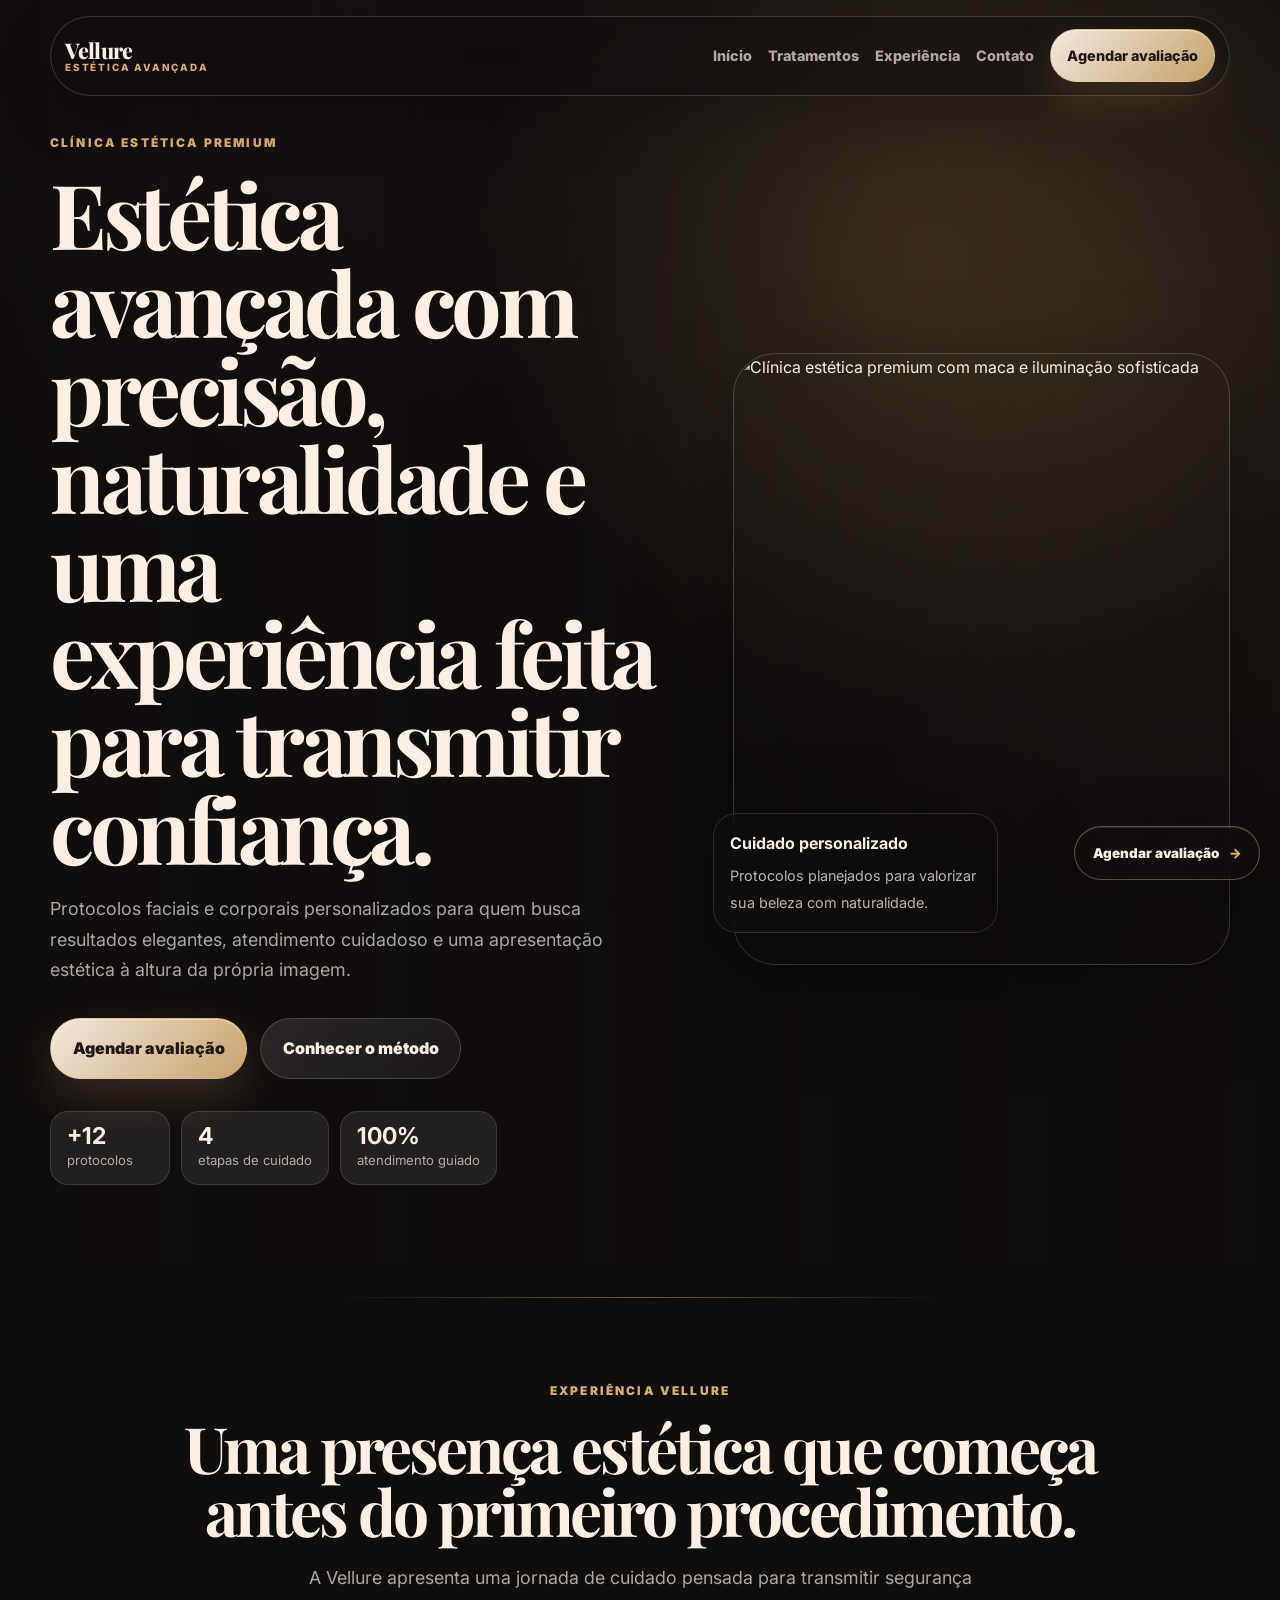
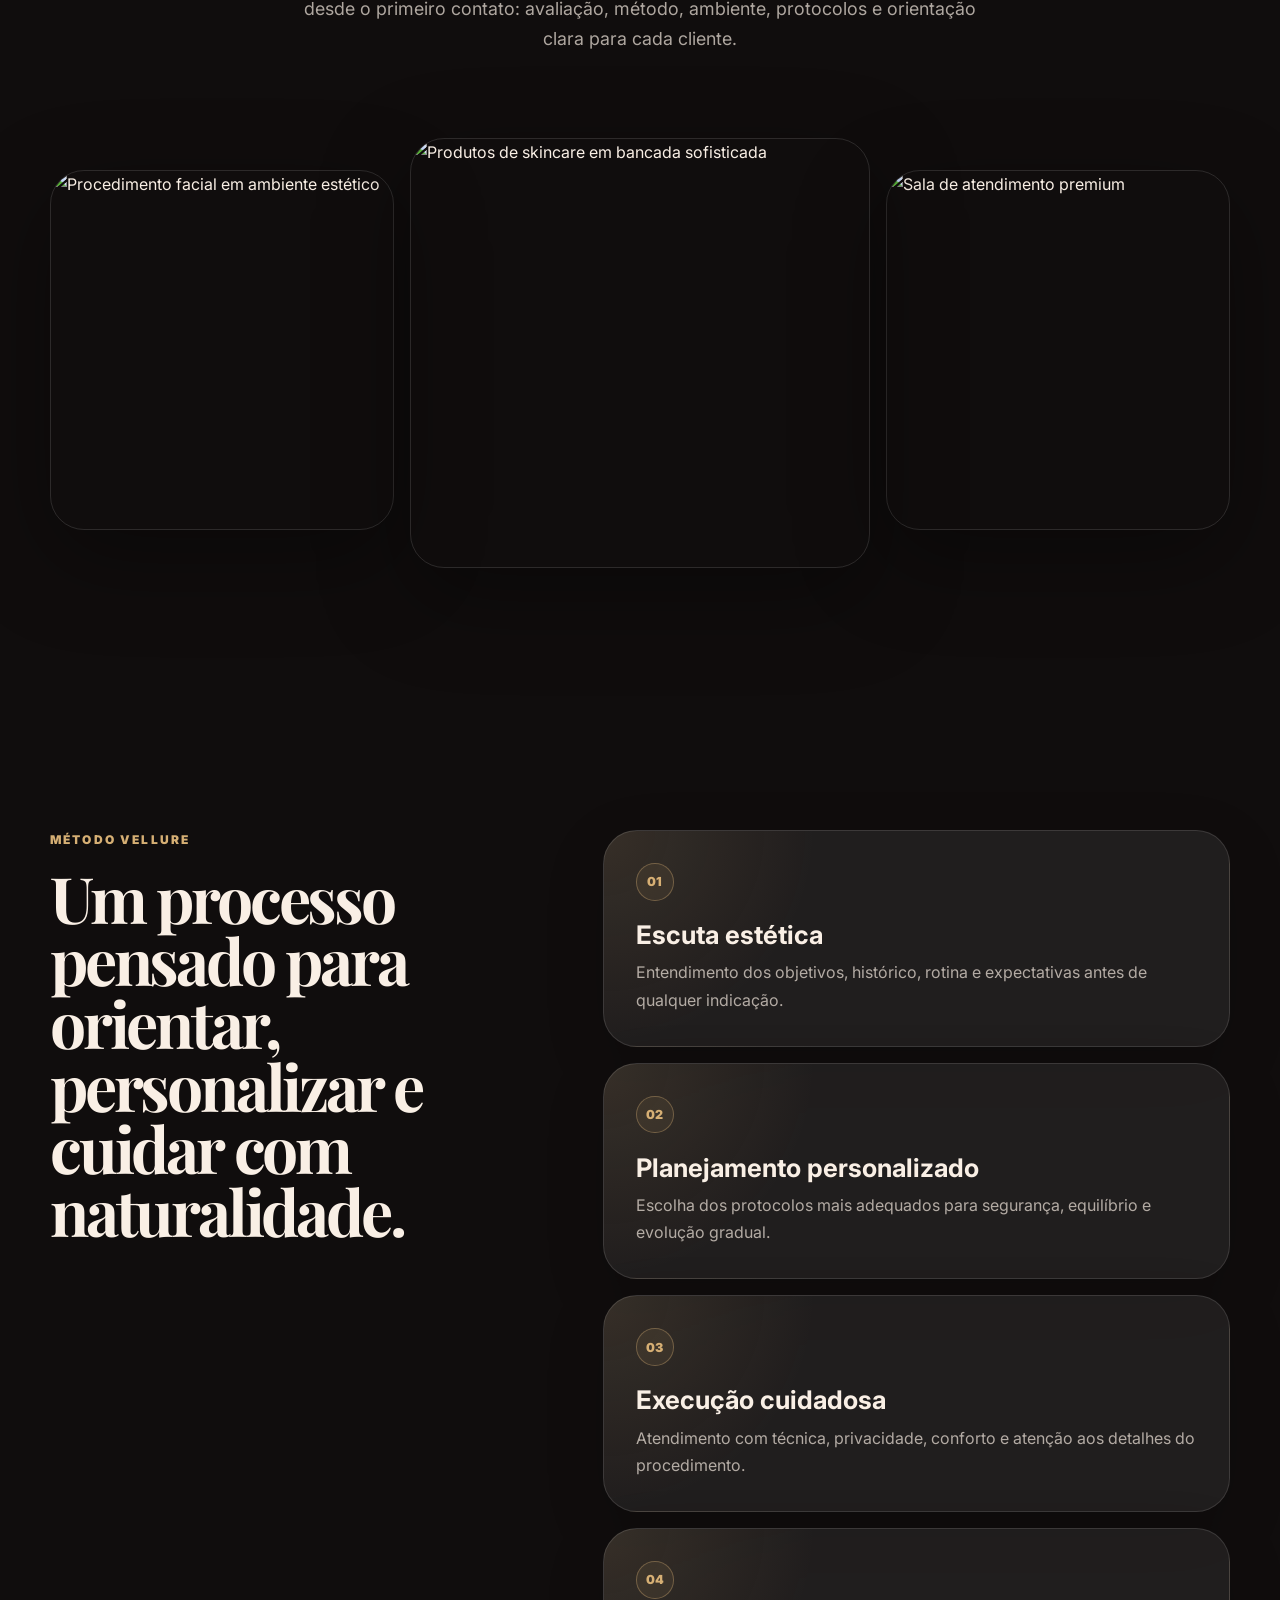
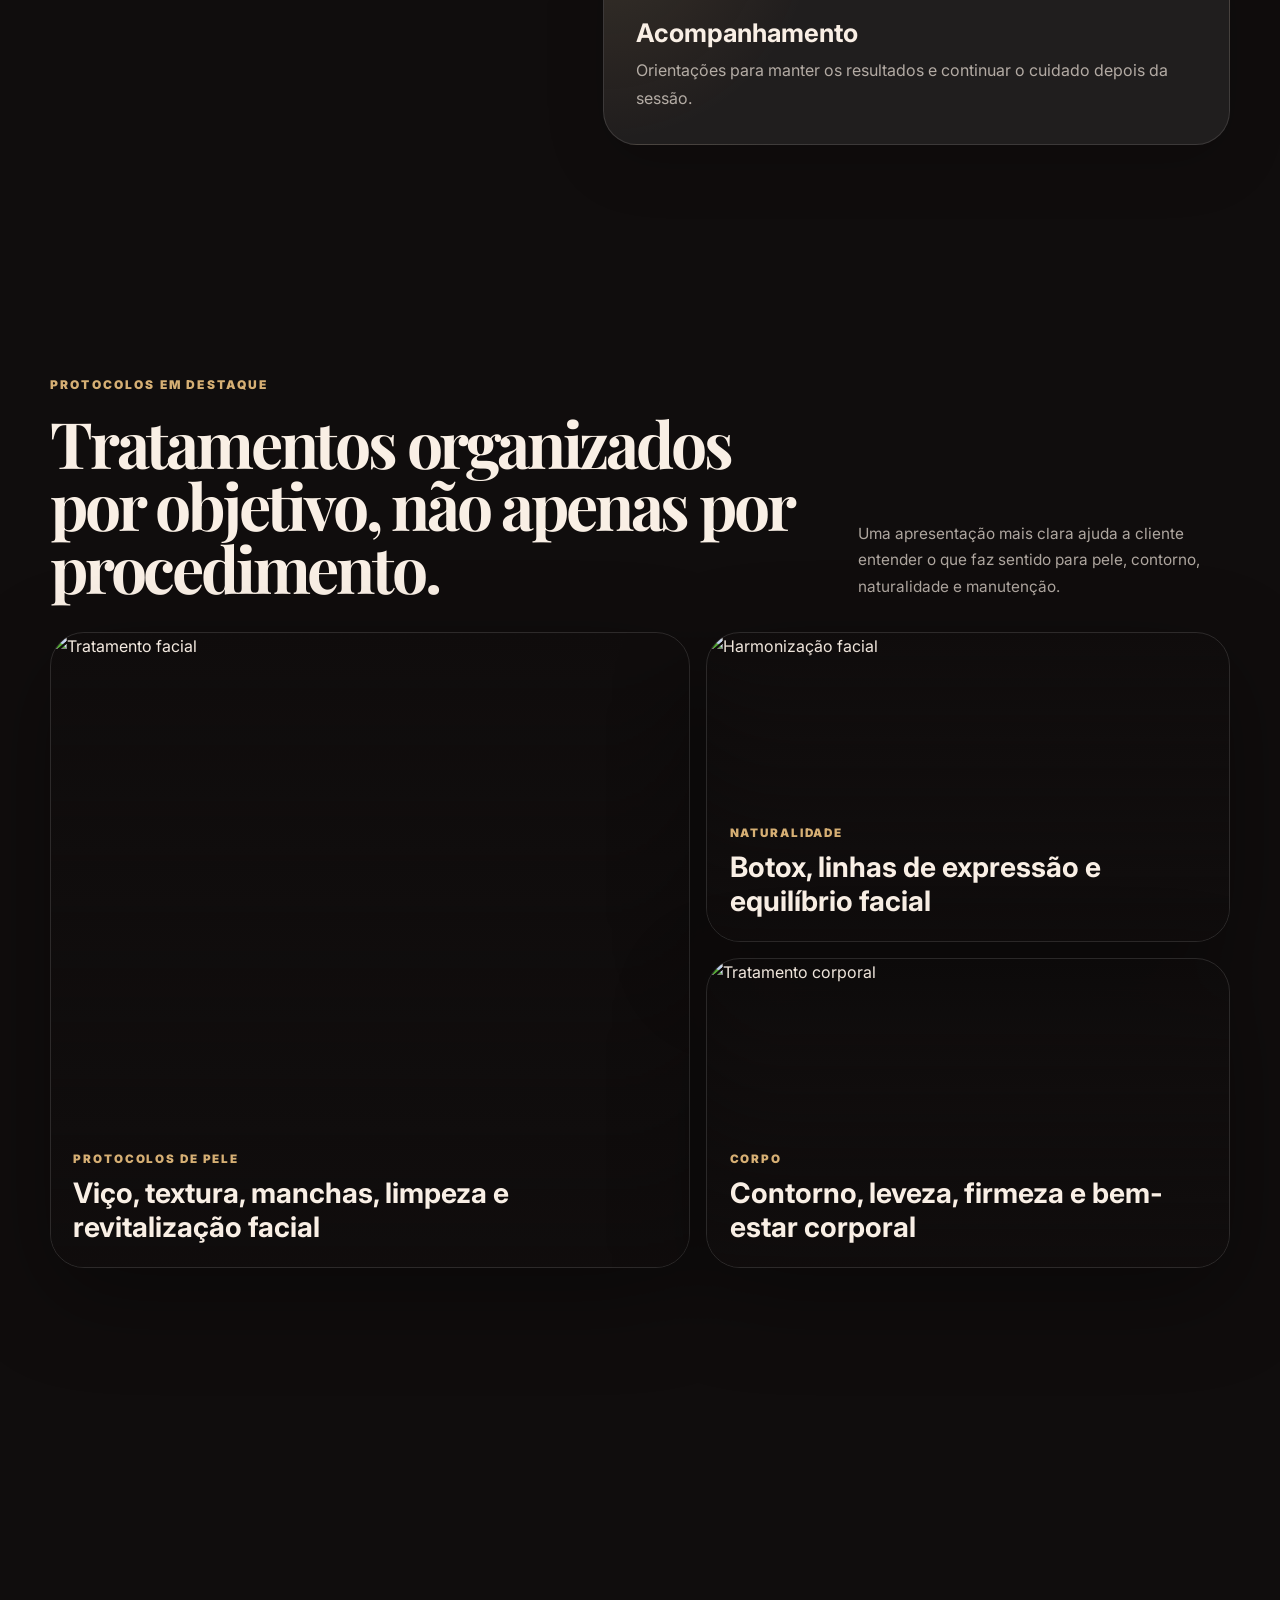
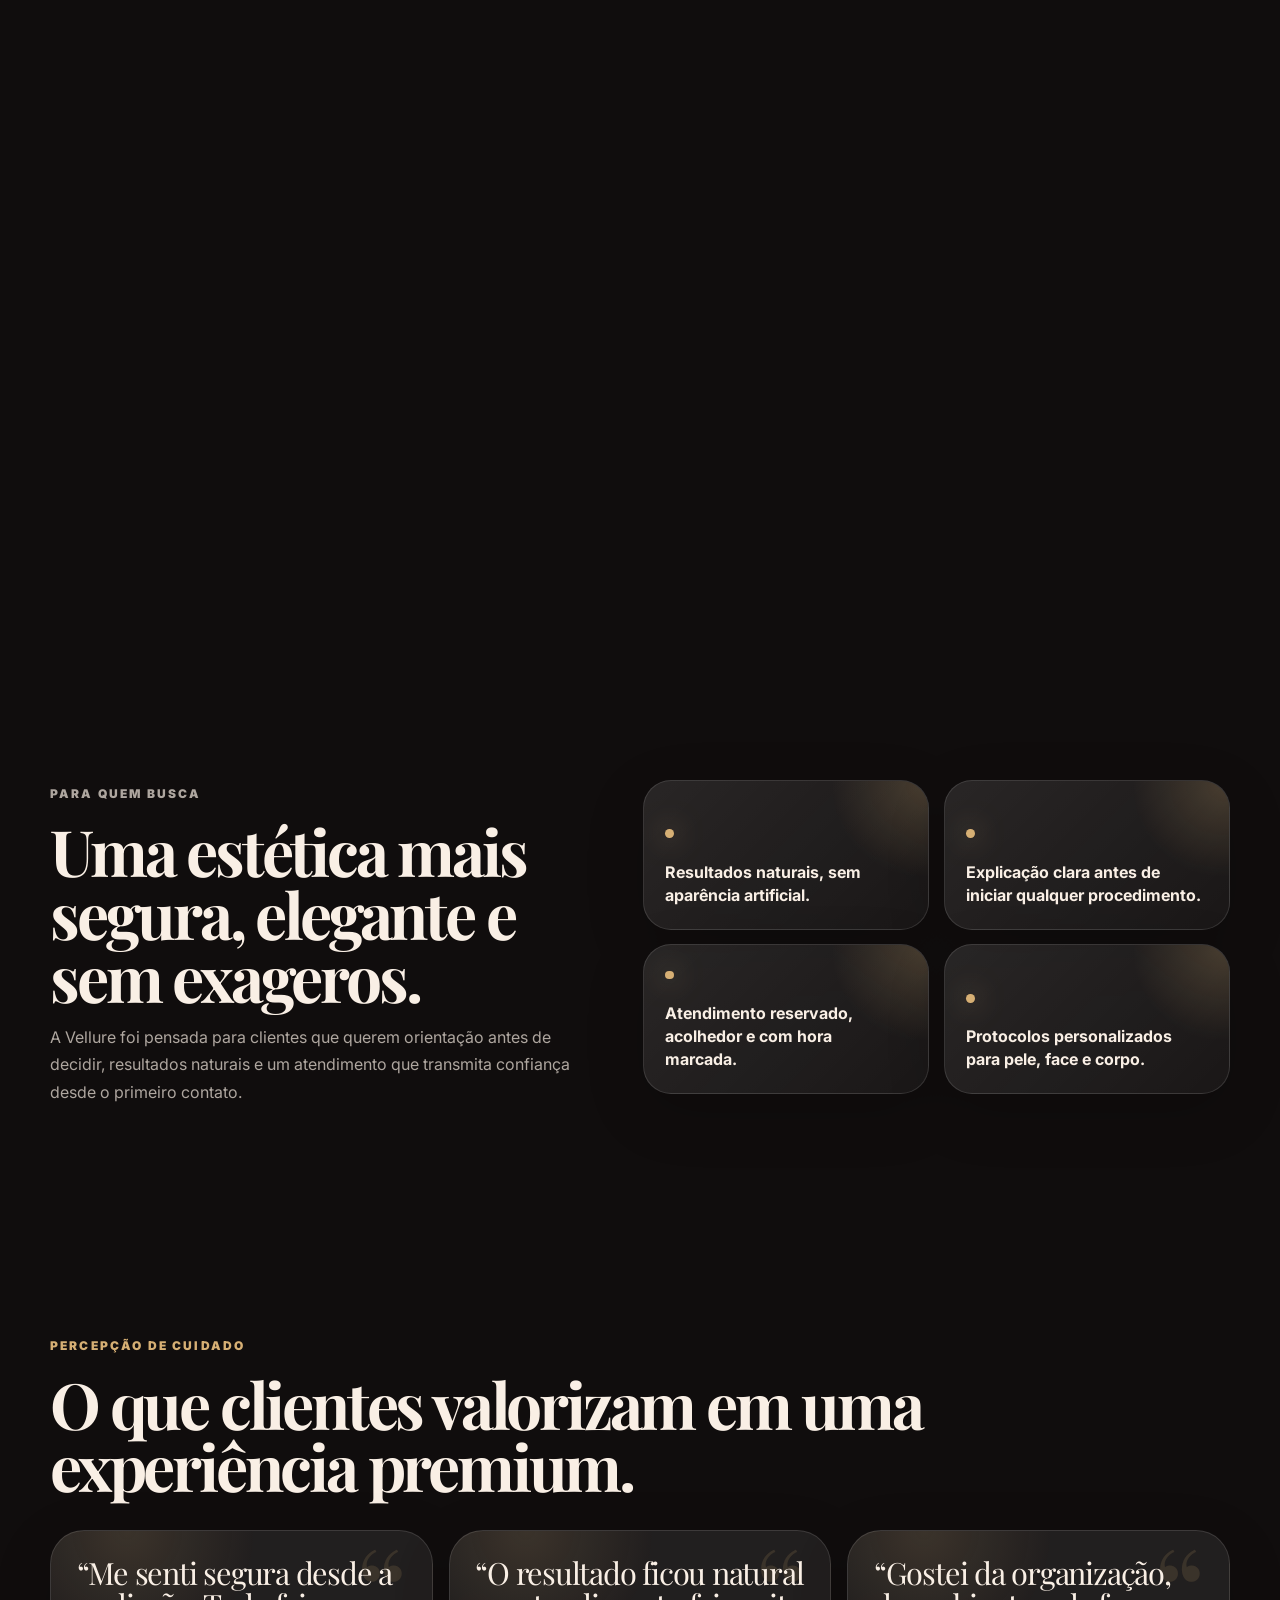
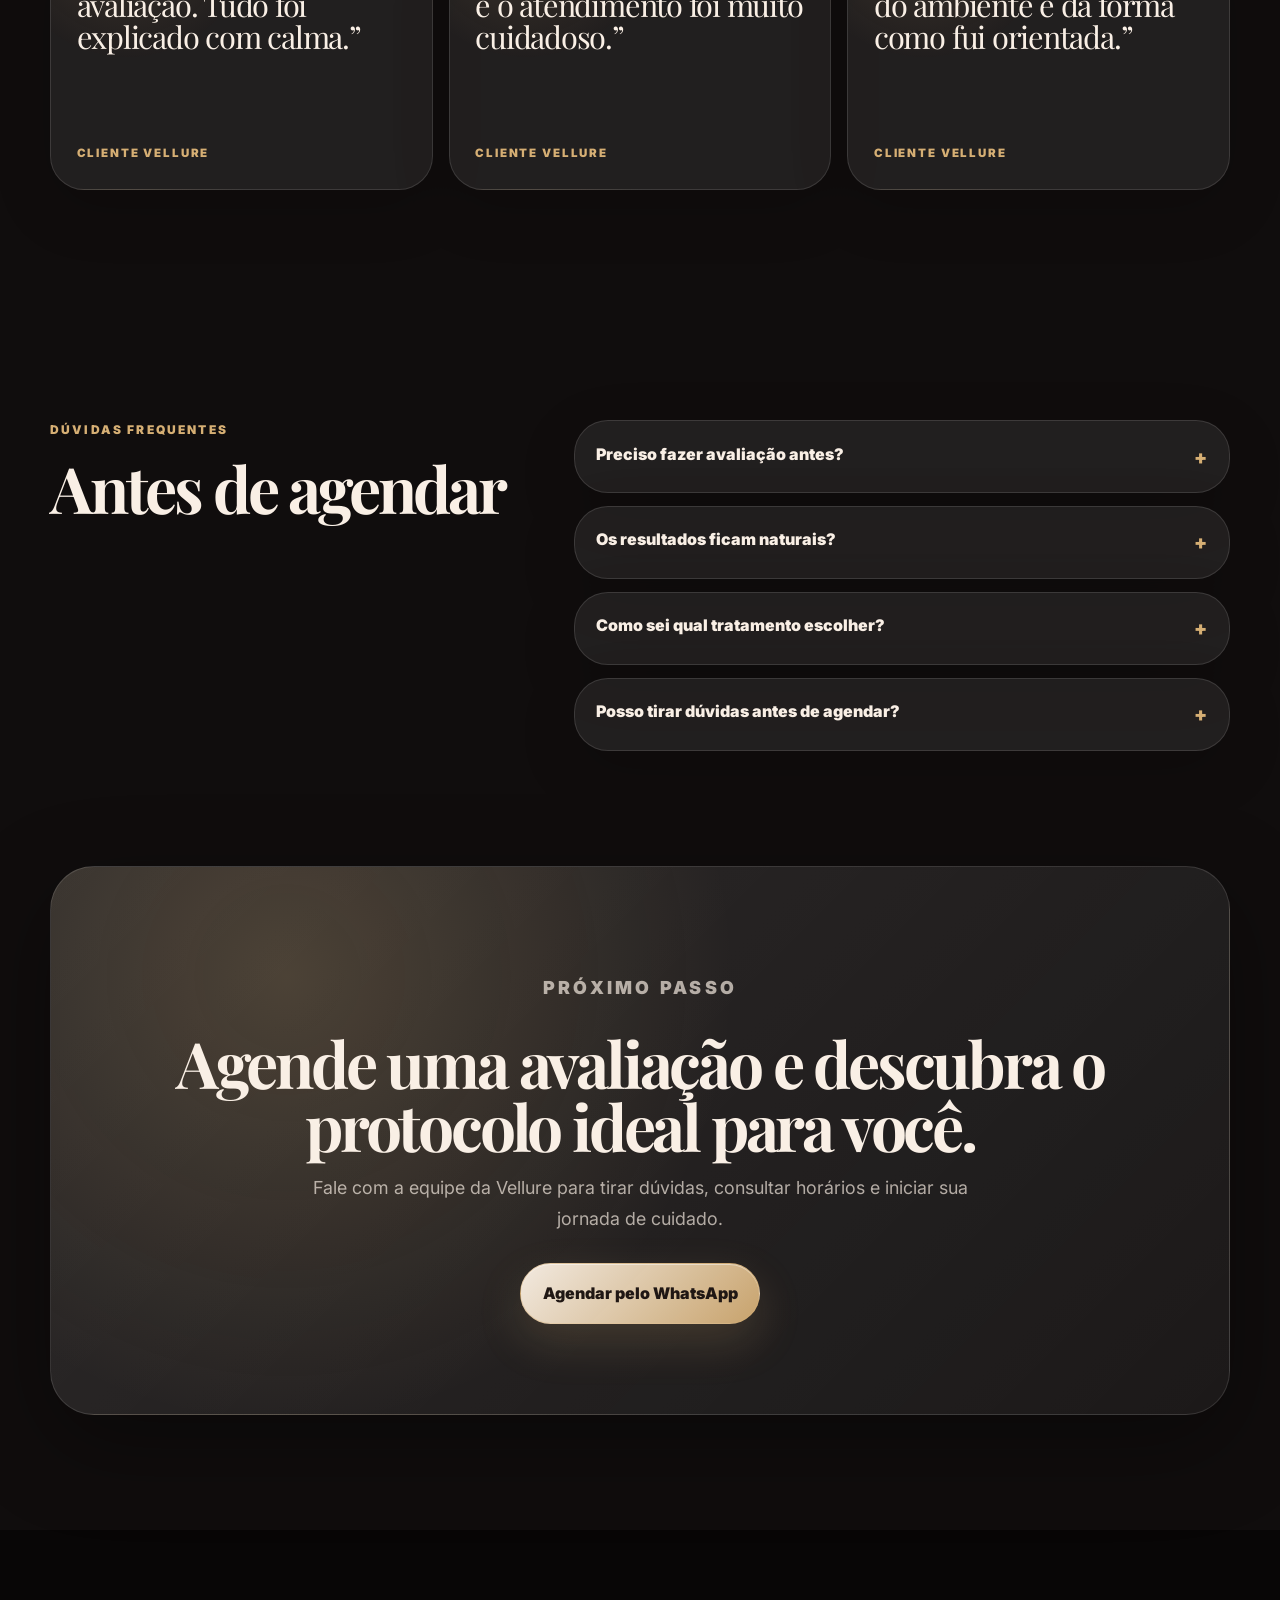
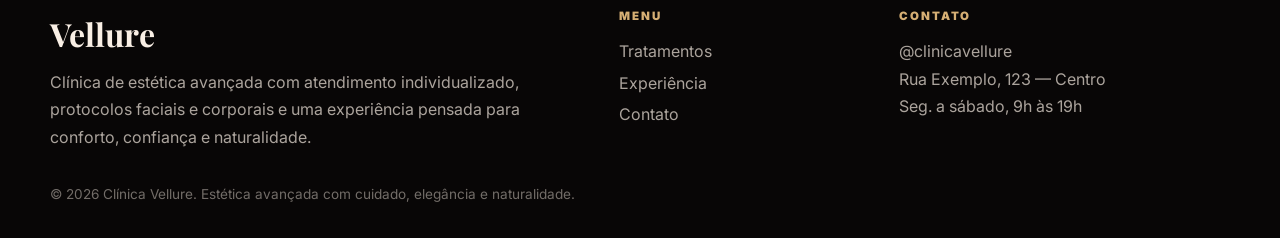
==== commit 6f4edde6: "improved text and added premium feeling in whole index layout" ====
--- a/index.html
+++ b/index.html
@@ -53,47 +53,47 @@
     </nav>
 
     <div class="hero-inner reveal">
-      <div class="hero-copy">
-        <p class="eyebrow">Clínica estética premium</p>
-
-        <h1>Uma experiência de beleza pensada para ser sentida antes do primeiro agendamento.</h1>
-
-        <p class="lead">
-          Na Vellure, cada detalhe foi pensado para transformar cuidado estético em uma experiência elegante, segura e personalizada.
-        </p>
-
-        <div class="hero-actions">
-          <a 
-            class="button button-primary" 
-            href="https://wa.me/5500000000000" 
-            target="_blank" 
-            rel="noopener"
-          >
-            Agendar avaliação
-          </a>
-
-          <a class="button button-glass" href="tratamentos.html">
-            Explorar tratamentos
-          </a>
-        </div>
-
-        <div class="metrics">
-          <span>
-            <strong>+12</strong>
-            protocolos
-          </span>
-
-          <span>
-            <strong>4</strong>
-            áreas de cuidado
-          </span>
-
-          <span>
-            <strong>100%</strong>
-            atendimento guiado
-          </span>
-        </div>
-      </div>
+<div class="hero-copy">
+  <p class="eyebrow">Clínica estética premium</p>
+
+  <h1>Estética avançada com precisão, naturalidade e uma experiência feita para transmitir confiança.</h1>
+
+  <p class="lead">
+    Protocolos faciais e corporais personalizados para quem busca resultados elegantes, atendimento cuidadoso e uma apresentação estética à altura da própria imagem.
+  </p>
+
+  <div class="hero-actions">
+    <a 
+      class="button button-primary" 
+      href="https://wa.me/5500000000000" 
+      target="_blank" 
+      rel="noopener"
+    >
+      Agendar avaliação
+    </a>
+
+    <a class="button button-glass" href="#metodo">
+      Conhecer o método
+    </a>
+  </div>
+
+  <div class="metrics">
+    <span>
+      <strong>+12</strong>
+      protocolos
+    </span>
+
+    <span>
+      <strong>4</strong>
+      etapas de cuidado
+    </span>
+
+    <span>
+      <strong>100%</strong>
+      atendimento guiado
+    </span>
+  </div>
+</div>
 
       <div class="hero-art">
         <img 
@@ -110,120 +110,261 @@
     </div>
   </header>
 
-  <main>
-    <section class="section intro reveal">
-      <div class="section-kicker">Experiência Vellure</div>
-
-      <h2>Beleza, confiança e sofisticação em uma jornada pensada para cada cliente.</h2>
+<main>
+  <section class="section intro editorial-intro reveal">
+    <div class="section-kicker">Experiência Vellure</div>
+
+    <h2>Uma presença estética que começa antes do primeiro procedimento.</h2>
+
+    <p>
+      A Vellure apresenta uma jornada de cuidado pensada para transmitir segurança desde o primeiro contato: avaliação, método, ambiente, protocolos e orientação clara para cada cliente.
+    </p>
+  </section>
+
+  <section class="section image-strip reveal" aria-label="Ambientes e tratamentos da clínica">
+    <img 
+      src="https://images.unsplash.com/photo-1600334089648-b0d9d3028eb2?auto=format&fit=crop&w=900&q=80" 
+      alt="Procedimento facial em ambiente estético"
+    >
+
+    <img 
+      src="https://images.unsplash.com/photo-1616394584738-fc6e612e71b9?auto=format&fit=crop&w=900&q=80" 
+      alt="Produtos de skincare em bancada sofisticada"
+    >
+
+    <img 
+      src="https://images.unsplash.com/photo-1512290923902-8a9f81dc236c?auto=format&fit=crop&w=900&q=80" 
+      alt="Sala de atendimento premium"
+    >
+  </section>
+
+  <section class="section signature-method reveal" id="metodo">
+    <div class="method-heading">
+      <p class="eyebrow">Método Vellure</p>
+      <h2>Um processo pensado para orientar, personalizar e cuidar com naturalidade.</h2>
+    </div>
+
+    <div class="method-grid">
+      <article>
+        <span>01</span>
+        <h3>Escuta estética</h3>
+        <p>Entendimento dos objetivos, histórico, rotina e expectativas antes de qualquer indicação.</p>
+      </article>
+
+      <article>
+        <span>02</span>
+        <h3>Planejamento personalizado</h3>
+        <p>Escolha dos protocolos mais adequados para segurança, equilíbrio e evolução gradual.</p>
+      </article>
+
+      <article>
+        <span>03</span>
+        <h3>Execução cuidadosa</h3>
+        <p>Atendimento com técnica, privacidade, conforto e atenção aos detalhes do procedimento.</p>
+      </article>
+
+      <article>
+        <span>04</span>
+        <h3>Acompanhamento</h3>
+        <p>Orientações para manter os resultados e continuar o cuidado depois da sessão.</p>
+      </article>
+    </div>
+  </section>
+
+  <section class="section cards-section reveal">
+    <div class="section-heading">
+      <div>
+        <p class="eyebrow">Protocolos em destaque</p>
+        <h2>Tratamentos organizados por objetivo, não apenas por procedimento.</h2>
+      </div>
+
+      <p class="section-note">
+        Uma apresentação mais clara ajuda a cliente entender o que faz sentido para pele, contorno, naturalidade e manutenção.
+      </p>
+    </div>
+
+    <div class="premium-cards">
+      <a class="treatment-card large" href="tratamentos.html">
+        <img 
+          src="https://images.unsplash.com/photo-1570172619644-dfd03ed5d881?auto=format&fit=crop&w=900&q=80" 
+          alt="Tratamento facial"
+        >
+        <span>Protocolos de pele</span>
+        <h3>Viço, textura, manchas, limpeza e revitalização facial</h3>
+      </a>
+
+      <a class="treatment-card" href="tratamentos.html">
+        <img 
+          src="https://images.unsplash.com/photo-1598440947619-2c35fc9aa908?auto=format&fit=crop&w=900&q=80" 
+          alt="Harmonização facial"
+        >
+        <span>Naturalidade</span>
+        <h3>Botox, linhas de expressão e equilíbrio facial</h3>
+      </a>
+
+      <a class="treatment-card" href="tratamentos.html">
+        <img 
+          src="https://images.unsplash.com/photo-1512290923902-8a9f81dc236c?auto=format&fit=crop&w=900&q=80" 
+          alt="Tratamento corporal"
+        >
+        <span>Corpo</span>
+        <h3>Contorno, leveza, firmeza e bem-estar corporal</h3>
+      </a>
+    </div>
+  </section>
+
+  <section class="section split luxurious reveal">
+    <div>
+      <p class="eyebrow">Experiência completa</p>
+
+      <h2>Para quem busca um atendimento estético mais cuidadoso, reservado e organizado.</h2>
 
       <p>
-        Da primeira avaliação ao acompanhamento final, a clínica une tecnologia, escuta e cuidado estético para entregar resultados naturais e uma experiência acolhedora.
+        A jornada da cliente é conduzida com clareza: tratamentos, ambiente, avaliação, cuidados e contato. Tudo foi pensado para transmitir segurança antes mesmo da primeira conversa.
       </p>
-    </section>
-
-    <section class="section image-strip reveal" aria-label="Ambientes e tratamentos da clínica">
-      <img 
-        src="https://images.unsplash.com/photo-1600334089648-b0d9d3028eb2?auto=format&fit=crop&w=900&q=80" 
-        alt="Procedimento facial em ambiente estético"
-      >
-
-      <img 
-        src="https://images.unsplash.com/photo-1616394584738-fc6e612e71b9?auto=format&fit=crop&w=900&q=80" 
-        alt="Produtos de skincare em bancada sofisticada"
-      >
-
-      <img 
-        src="https://images.unsplash.com/photo-1611073615830-6413c41956ca?auto=format&fit=crop&w=900&q=80" 
-        alt="Sala de atendimento premium"
-      >
-    </section>
-
-    <section class="section split luxurious reveal">
+
+      <a class="button button-primary" href="experiencia.html">
+        Ver experiência
+      </a>
+    </div>
+
+    <div class="feature-list">
+      <article>
+        <span>01</span>
+        <h3>Avaliação individual</h3>
+        <p>Cada protocolo começa com uma conversa para entender objetivos, rotina e necessidades reais.</p>
+      </article>
+
+      <article>
+        <span>02</span>
+        <h3>Ambiente sofisticado</h3>
+        <p>Espaço preparado para acolhimento, privacidade e uma experiência estética mais tranquila.</p>
+      </article>
+
+      <article>
+        <span>03</span>
+        <h3>Resultados naturais</h3>
+        <p>Planejamento focado em equilíbrio, suavidade e valorização da beleza de cada cliente.</p>
+      </article>
+    </div>
+  </section>
+
+  <section class="section ideal-client reveal">
+    <div class="ideal-copy">
+      <p class="eyebrow">Para quem busca</p>
+      <h2>Uma estética mais segura, elegante e sem exageros.</h2>
+      <p>
+        A Vellure foi pensada para clientes que querem orientação antes de decidir, resultados naturais e um atendimento que transmita confiança desde o primeiro contato.
+      </p>
+    </div>
+
+    <div class="ideal-list">
+      <article>
+        <span></span>
+        <p>Resultados naturais, sem aparência artificial.</p>
+      </article>
+
+      <article>
+        <span></span>
+        <p>Explicação clara antes de iniciar qualquer procedimento.</p>
+      </article>
+
+      <article>
+        <span></span>
+        <p>Atendimento reservado, acolhedor e com hora marcada.</p>
+      </article>
+
+      <article>
+        <span></span>
+        <p>Protocolos personalizados para pele, face e corpo.</p>
+      </article>
+    </div>
+  </section>
+
+  <section class="section proof-section reveal">
+    <div class="section-heading">
       <div>
-        <p class="eyebrow">Experiência completa</p>
-
-        <h2>Para quem busca um atendimento estético mais cuidadoso, exclusivo e organizado.</h2>
-
-        <p>
-          A jornada da cliente é conduzida com clareza: tratamentos, ambiente, avaliação, cuidados e contato. Tudo foi pensado para transmitir segurança antes mesmo da primeira conversa.
-        </p>
-
-        <a class="button button-primary" href="experiencia.html">
-          Ver experiência
-        </a>
-      </div>
-
-      <div class="feature-list">
-        <article>
-          <span>01</span>
-          <h3>Avaliação individual</h3>
-          <p>Cada protocolo começa com uma conversa para entender objetivos, rotina e necessidades reais.</p>
-        </article>
-
-        <article>
-          <span>02</span>
-          <h3>Ambiente sofisticado</h3>
-          <p>Espaço preparado para acolhimento, privacidade e uma experiência estética mais tranquila.</p>
-        </article>
-
-        <article>
-          <span>03</span>
-          <h3>Resultados naturais</h3>
-          <p>Planejamento focado em equilíbrio, suavidade e valorização da beleza de cada cliente.</p>
-        </article>
-      </div>
-    </section>
-
-    <section class="section cards-section reveal">
-      <div class="section-heading">
-        <p class="eyebrow">Protocolos em destaque</p>
-        <h2>Tratamentos apresentados com clareza, desejo e sofisticação.</h2>
-      </div>
-
-      <div class="premium-cards">
-        <a class="treatment-card large" href="tratamentos.html">
-          <img 
-            src="https://images.unsplash.com/photo-1570172619644-dfd03ed5d881?auto=format&fit=crop&w=900&q=80" 
-            alt="Tratamento facial"
-          >
-          <span>Facial</span>
-          <h3>Limpeza de pele, peeling, manchas e revitalização</h3>
-        </a>
-
-        <a class="treatment-card" href="tratamentos.html">
-          <img 
-            src="https://images.unsplash.com/photo-1598440947619-2c35fc9aa908?auto=format&fit=crop&w=900&q=80" 
-            alt="Harmonização facial"
-          >
-          <span>Harmonia</span>
-          <h3>Botox e naturalidade estética</h3>
-        </a>
-
-        <a class="treatment-card" href="tratamentos.html">
-          <img 
-            src="https://images.unsplash.com/photo-1512290923902-8a9f81dc236c?auto=format&fit=crop&w=900&q=80" 
-            alt="Tratamento corporal"
-          >
-          <span>Corporal</span>
-          <h3>Drenagem, modeladora e bem-estar</h3>
-        </a>
-      </div>
-    </section>
-
-    <section class="final-cta reveal">
-      <p class="eyebrow">Próximo passo</p>
-
-      <h2>Agende uma avaliação e descubra o protocolo ideal para você.</h2>
-
-      <p>
-        Fale com a equipe da Vellure para tirar dúvidas, consultar horários e iniciar sua jornada de cuidado.
-      </p>
-
-      <a class="button button-primary" href="contato.html">
-        Ir para contato
-      </a>
-    </section>
-  </main>
+        <p class="eyebrow">Percepção de cuidado</p>
+        <h2>O que clientes valorizam em uma experiência premium.</h2>
+      </div>
+    </div>
+
+    <div class="testimonial-grid">
+      <article>
+        <p>“Me senti segura desde a avaliação. Tudo foi explicado com calma.”</p>
+        <span>Cliente Vellure</span>
+      </article>
+
+      <article>
+        <p>“O resultado ficou natural e o atendimento foi muito cuidadoso.”</p>
+        <span>Cliente Vellure</span>
+      </article>
+
+      <article>
+        <p>“Gostei da organização, do ambiente e da forma como fui orientada.”</p>
+        <span>Cliente Vellure</span>
+      </article>
+    </div>
+  </section>
+
+  <section class="section home-faq reveal">
+    <div>
+      <p class="eyebrow">Dúvidas frequentes</p>
+      <h2>Antes de agendar</h2>
+    </div>
+
+    <div class="faq-list">
+      <button class="faq-item">
+        <span>Preciso fazer avaliação antes?</span>
+        <p>Sim. A avaliação ajuda a entender seus objetivos e indicar o protocolo mais adequado para o seu caso.</p>
+      </button>
+
+      <button class="faq-item">
+        <span>Os resultados ficam naturais?</span>
+        <p>A proposta é trabalhar com equilíbrio, preservando expressão e valorizando a beleza individual.</p>
+      </button>
+
+      <button class="faq-item">
+        <span>Como sei qual tratamento escolher?</span>
+        <p>A equipe orienta você pelo WhatsApp e na avaliação para entender qual caminho faz mais sentido.</p>
+      </button>
+
+      <button class="faq-item">
+        <span>Posso tirar dúvidas antes de agendar?</span>
+        <p>Sim. O WhatsApp é o canal principal para dúvidas, horários e informações iniciais.</p>
+      </button>
+    </div>
+  </section>
+
+  <section class="final-cta reveal">
+    <p class="eyebrow">Próximo passo</p>
+
+    <h2>Agende uma avaliação e descubra o protocolo ideal para você.</h2>
+
+    <p>
+      Fale com a equipe da Vellure para tirar dúvidas, consultar horários e iniciar sua jornada de cuidado.
+    </p>
+
+    <a 
+      class="button button-primary" 
+      href="https://wa.me/5500000000000" 
+      target="_blank" 
+      rel="noopener"
+    >
+      Agendar pelo WhatsApp
+    </a>
+  </section>
+
+  <a 
+    class="floating-whatsapp" 
+    href="https://wa.me/5500000000000" 
+    target="_blank" 
+    rel="noopener"
+    aria-label="Agendar avaliação pelo WhatsApp"
+  >
+    Agendar avaliação
+  </a>
+</main>
 
   <footer class="footer">
     <div class="footer-grid">
--- a/style.css
+++ b/style.css
@@ -1141,4 +1141,748 @@
   right: 1.4rem;
   bottom: 1.4rem;
   z-index: 3;
+}
+
+/* =========================
+   VELLURE 1000 - LUXURY HOVER UPGRADE
+   Paste at the bottom of style.css
+========================= */
+
+/* Remove the cheaper shiny sweep */
+.nav-cta::before,
+.button-primary::before {
+  display: none;
+}
+
+/* Luxury button base */
+.nav-cta,
+.button-primary {
+  position: relative;
+  isolation: isolate;
+  overflow: hidden;
+  border: 1px solid rgba(214, 175, 116, 0.42);
+  background:
+    linear-gradient(135deg, rgba(247, 238, 228, 0.98), rgba(214, 175, 116, 0.92));
+  color: #201714 !important;
+  box-shadow:
+    0 18px 45px rgba(214, 175, 116, 0.18),
+    inset 0 1px 0 rgba(255, 255, 255, 0.45);
+  transition:
+    transform 320ms cubic-bezier(.2, .8, .2, 1),
+    box-shadow 320ms ease,
+    border-color 320ms ease,
+    background 320ms ease,
+    color 320ms ease;
+}
+
+/* Gold aura behind button */
+.nav-cta::after,
+.button-primary::after {
+  content: "";
+  position: absolute;
+  inset: -2px;
+  z-index: -1;
+  border-radius: inherit;
+  background:
+    radial-gradient(circle at 30% 20%, rgba(255, 255, 255, 0.85), transparent 26%),
+    linear-gradient(120deg, rgba(214, 175, 116, 0.95), rgba(201, 134, 120, 0.5), rgba(214, 175, 116, 0.95));
+  opacity: 0;
+  transform: scale(0.92);
+  filter: blur(10px);
+  transition:
+    opacity 320ms ease,
+    transform 320ms ease,
+    filter 320ms ease;
+}
+
+.nav-cta:hover,
+.button-primary:hover {
+  transform: translateY(-4px) scale(1.015);
+  border-color: rgba(247, 238, 228, 0.82);
+  background:
+    linear-gradient(135deg, #fff7ec, #d6af74 52%, #c98678);
+  box-shadow:
+    0 24px 70px rgba(214, 175, 116, 0.28),
+    0 8px 22px rgba(0, 0, 0, 0.22),
+    inset 0 1px 0 rgba(255, 255, 255, 0.65);
+}
+
+.nav-cta:hover::after,
+.button-primary:hover::after {
+  opacity: 0.75;
+  transform: scale(1.04);
+  filter: blur(14px);
+}
+
+/* Keep arrow only on .button-primary, not nav CTA */
+.nav-cta::after {
+  content: "";
+}
+
+.button-primary {
+  gap: 0.55rem;
+}
+
+.button-primary .button-arrow {
+  display: inline-block;
+}
+
+/* If your button does not have a real arrow span, this handles it */
+.button-primary:not(.no-arrow)::before {
+  content: "";
+}
+
+/* Glass button should feel expensive too */
+.button-glass {
+  position: relative;
+  overflow: hidden;
+  isolation: isolate;
+  border-color: rgba(255, 255, 255, 0.16);
+  background:
+    linear-gradient(135deg, rgba(255, 255, 255, 0.11), rgba(255, 255, 255, 0.045));
+  backdrop-filter: blur(18px);
+  transition:
+    transform 320ms cubic-bezier(.2, .8, .2, 1),
+    border-color 320ms ease,
+    background 320ms ease,
+    box-shadow 320ms ease;
+}
+
+.button-glass::before {
+  content: "";
+  position: absolute;
+  inset: 0;
+  z-index: -1;
+  background:
+    radial-gradient(circle at 30% 20%, rgba(214, 175, 116, 0.22), transparent 34%),
+    linear-gradient(135deg, rgba(255, 255, 255, 0.14), transparent);
+  opacity: 0;
+  transition: opacity 320ms ease;
+}
+
+.button-glass:hover {
+  transform: translateY(-4px);
+  border-color: rgba(214, 175, 116, 0.48);
+  background: rgba(255, 255, 255, 0.12);
+  box-shadow:
+    0 22px 55px rgba(0, 0, 0, 0.2),
+    inset 0 1px 0 rgba(255, 255, 255, 0.16);
+}
+
+.button-glass:hover::before {
+  opacity: 1;
+}
+
+/* Luxury nav link hover: softer, less generic */
+.nav-panel a:not(.nav-cta)::after {
+  height: 1px;
+  bottom: -0.45rem;
+  background: linear-gradient(
+    90deg,
+    transparent,
+    rgba(214, 175, 116, 0.95),
+    transparent
+  );
+}
+
+.nav-panel a:not(.nav-cta):hover {
+  color: #fff7ec;
+  text-shadow: 0 0 18px rgba(214, 175, 116, 0.28);
+}
+
+/* Cards: more luxury depth instead of just jumping */
+.feature-list article,
+.service-premium,
+.trust-wall article,
+.info-stack article,
+.faq-item,
+.treatment-card {
+  position: relative;
+  overflow: hidden;
+  transition:
+    transform 360ms cubic-bezier(.2, .8, .2, 1),
+    border-color 360ms ease,
+    background 360ms ease,
+    box-shadow 360ms ease;
+}
+
+/* subtle inner light */
+.feature-list article::before,
+.service-premium::before,
+.trust-wall article::before,
+.info-stack article::before,
+.faq-item::before {
+  content: "";
+  position: absolute;
+  inset: 0;
+  z-index: 0;
+  background:
+    radial-gradient(circle at 20% 0%, rgba(214, 175, 116, 0.18), transparent 34%),
+    linear-gradient(135deg, rgba(255, 255, 255, 0.08), transparent 48%);
+  opacity: 0;
+  transition: opacity 360ms ease;
+}
+
+.feature-list article > *,
+.service-premium > *,
+.trust-wall article > *,
+.info-stack article > *,
+.faq-item > * {
+  position: relative;
+  z-index: 1;
+}
+
+.feature-list article:hover,
+.service-premium:hover,
+.trust-wall article:hover,
+.info-stack article:hover,
+.faq-item:hover {
+  transform: translateY(-8px);
+  border-color: rgba(214, 175, 116, 0.42);
+  background: rgba(255, 255, 255, 0.105);
+  box-shadow:
+    0 26px 80px rgba(0, 0, 0, 0.28),
+    inset 0 1px 0 rgba(255, 255, 255, 0.12);
+}
+
+.feature-list article:hover::before,
+.service-premium:hover::before,
+.trust-wall article:hover::before,
+.info-stack article:hover::before,
+.faq-item:hover::before {
+  opacity: 1;
+}
+
+/* Treatment image cards: cinematic hover */
+.treatment-card {
+  transform-style: preserve-3d;
+}
+
+.treatment-card img {
+  transition:
+    transform 900ms cubic-bezier(.2, .8, .2, 1),
+    filter 900ms ease;
+}
+
+.treatment-card:hover {
+  transform: translateY(-10px) scale(1.01);
+  border-color: rgba(214, 175, 116, 0.48);
+  box-shadow:
+    0 34px 100px rgba(0, 0, 0, 0.42),
+    0 0 0 1px rgba(214, 175, 116, 0.18);
+}
+
+.treatment-card:hover img {
+  transform: scale(1.09);
+  filter: saturate(1.1) contrast(1.08) brightness(0.92);
+}
+
+.treatment-card::before {
+  content: "";
+  position: absolute;
+  inset: 1rem;
+  z-index: 2;
+  border: 1px solid rgba(247, 238, 228, 0.18);
+  border-radius: calc(var(--radius) - 1rem);
+  opacity: 0;
+  transform: scale(1.04);
+  transition:
+    opacity 360ms ease,
+    transform 360ms ease;
+  pointer-events: none;
+}
+
+.treatment-card:hover::before {
+  opacity: 1;
+  transform: scale(1);
+}
+
+/* Image strip: less cheap zoom, more editorial */
+.image-strip img,
+.mag-images img,
+.hero-main-img {
+  transition:
+    transform 900ms cubic-bezier(.2, .8, .2, 1),
+    filter 900ms ease,
+    box-shadow 360ms ease;
+}
+
+.image-strip img:hover,
+.mag-images img:hover {
+  transform: translateY(-8px) scale(1.025);
+  filter: saturate(1.08) contrast(1.06);
+  box-shadow:
+    0 34px 90px rgba(0, 0, 0, 0.34),
+    0 0 0 1px rgba(214, 175, 116, 0.22);
+}
+
+/* Contact card should feel like a premium booking panel */
+.contact-card-premium {
+  position: relative;
+  overflow: hidden;
+}
+
+.contact-card-premium::before {
+  content: "";
+  position: absolute;
+  width: 260px;
+  height: 260px;
+  right: -90px;
+  top: -90px;
+  border-radius: 50%;
+  background: radial-gradient(circle, rgba(214, 175, 116, 0.24), transparent 68%);
+  transition: transform 500ms ease, opacity 500ms ease;
+}
+
+.contact-card-premium:hover::before {
+  transform: scale(1.18);
+  opacity: 0.9;
+}
+
+/* FAQ luxury open state */
+.faq-item.active {
+  border-color: rgba(214, 175, 116, 0.38);
+  background:
+    radial-gradient(circle at 10% 0%, rgba(214, 175, 116, 0.14), transparent 28%),
+    rgba(255, 255, 255, 0.09);
+}
+
+/* Mobile: keep it premium but not too jumpy */
+@media (max-width: 620px) {
+  .nav-cta:hover,
+  .button-primary:hover,
+  .button-glass:hover,
+  .feature-list article:hover,
+  .service-premium:hover,
+  .trust-wall article:hover,
+  .info-stack article:hover,
+  .faq-item:hover,
+  .treatment-card:hover,
+  .image-strip img:hover,
+  .mag-images img:hover {
+    transform: none;
+  }
+}
+
+/* =========================
+   VELLURE 1000 - HOMEPAGE PREMIUM STORY UPGRADE
+   Paste at the very bottom of style.css
+========================= */
+
+.editorial-intro {
+  position: relative;
+}
+
+.editorial-intro::before {
+  content: "";
+  position: absolute;
+  left: 50%;
+  top: 2rem;
+  width: min(620px, 90vw);
+  height: 1px;
+  transform: translateX(-50%);
+  background: linear-gradient(
+    90deg,
+    transparent,
+    rgba(214, 175, 116, 0.45),
+    transparent
+  );
+}
+
+/* Section note used beside headings */
+.section-note {
+  max-width: 380px;
+  color: var(--muted);
+  font-size: 0.96rem;
+}
+
+/* Signature method */
+.signature-method {
+  display: grid;
+  grid-template-columns: 0.78fr 1fr;
+  align-items: start;
+  gap: clamp(2rem, 6vw, 4rem);
+}
+
+.method-heading {
+  position: sticky;
+  top: 8rem;
+}
+
+.method-heading h2 {
+  max-width: 620px;
+}
+
+.method-grid {
+  display: grid;
+  gap: 1rem;
+}
+
+.method-grid article {
+  position: relative;
+  overflow: hidden;
+  padding: clamp(1.25rem, 3vw, 2rem);
+  border: 1px solid var(--line);
+  border-radius: var(--radius);
+  background:
+    radial-gradient(circle at 0% 0%, rgba(214, 175, 116, 0.12), transparent 32%),
+    rgba(255, 255, 255, 0.07);
+  box-shadow: 0 18px 60px rgba(0, 0, 0, 0.16);
+  transition:
+    transform 360ms cubic-bezier(.2, .8, .2, 1),
+    border-color 360ms ease,
+    background 360ms ease,
+    box-shadow 360ms ease;
+}
+
+.method-grid article::before {
+  content: "";
+  position: absolute;
+  inset: 0;
+  background:
+    linear-gradient(135deg, rgba(255, 255, 255, 0.08), transparent 52%),
+    radial-gradient(circle at 100% 0%, rgba(201, 134, 120, 0.16), transparent 30%);
+  opacity: 0;
+  transition: opacity 360ms ease;
+}
+
+.method-grid article > * {
+  position: relative;
+  z-index: 1;
+}
+
+.method-grid article:hover {
+  transform: translateY(-8px);
+  border-color: rgba(214, 175, 116, 0.42);
+  background: rgba(255, 255, 255, 0.105);
+  box-shadow:
+    0 26px 80px rgba(0, 0, 0, 0.28),
+    inset 0 1px 0 rgba(255, 255, 255, 0.12);
+}
+
+.method-grid article:hover::before {
+  opacity: 1;
+}
+
+.method-grid span {
+  display: inline-flex;
+  width: 2.35rem;
+  height: 2.35rem;
+  margin-bottom: 1.2rem;
+  border: 1px solid rgba(214, 175, 116, 0.36);
+  border-radius: 50%;
+  align-items: center;
+  justify-content: center;
+  color: var(--gold);
+  font-weight: 900;
+  font-size: 0.78rem;
+  background: rgba(214, 175, 116, 0.08);
+}
+
+.method-grid h3 {
+  margin-bottom: 0.55rem;
+  font-size: clamp(1.25rem, 2vw, 1.65rem);
+}
+
+.method-grid p {
+  color: var(--muted);
+}
+
+/* Ideal client section */
+.ideal-client {
+  display: grid;
+  grid-template-columns: 0.9fr 1fr;
+  align-items: center;
+  gap: clamp(2rem, 6vw, 4rem);
+}
+
+.ideal-copy p {
+  margin-top: 1rem;
+  max-width: 620px;
+  color: var(--muted);
+}
+
+.ideal-list {
+  display: grid;
+  grid-template-columns: repeat(2, 1fr);
+  gap: 0.9rem;
+}
+
+.ideal-list article {
+  position: relative;
+  min-height: 150px;
+  padding: 1.35rem;
+  border: 1px solid var(--line);
+  border-radius: 28px;
+  display: grid;
+  align-content: end;
+  background:
+    linear-gradient(135deg, rgba(255, 255, 255, 0.105), rgba(255, 255, 255, 0.045));
+  box-shadow: 0 18px 60px rgba(0, 0, 0, 0.16);
+  overflow: hidden;
+  transition:
+    transform 360ms cubic-bezier(.2, .8, .2, 1),
+    border-color 360ms ease,
+    box-shadow 360ms ease;
+}
+
+.ideal-list article::before {
+  content: "";
+  position: absolute;
+  width: 190px;
+  height: 190px;
+  right: -90px;
+  top: -90px;
+  border-radius: 50%;
+  background: radial-gradient(circle, rgba(214, 175, 116, 0.22), transparent 68%);
+}
+
+.ideal-list article:hover {
+  transform: translateY(-7px);
+  border-color: rgba(214, 175, 116, 0.38);
+  box-shadow:
+    0 28px 80px rgba(0, 0, 0, 0.28),
+    0 0 0 1px rgba(214, 175, 116, 0.14);
+}
+
+.ideal-list span {
+  width: 0.55rem;
+  height: 0.55rem;
+  margin-bottom: 1.4rem;
+  border-radius: 50%;
+  background: var(--gold);
+  box-shadow: 0 0 28px rgba(214, 175, 116, 0.75);
+}
+
+.ideal-list p {
+  position: relative;
+  z-index: 1;
+  color: var(--text);
+  font-weight: 700;
+  line-height: 1.45;
+}
+
+/* Testimonials / proof */
+.proof-section {
+  position: relative;
+}
+
+.testimonial-grid {
+  display: grid;
+  grid-template-columns: repeat(3, 1fr);
+  gap: 1rem;
+  margin-top: 2rem;
+}
+
+.testimonial-grid article {
+  position: relative;
+  overflow: hidden;
+  min-height: 260px;
+  padding: 1.6rem;
+  border: 1px solid var(--line);
+  border-radius: var(--radius);
+  display: grid;
+  align-content: space-between;
+  background:
+    radial-gradient(circle at 20% 0%, rgba(214, 175, 116, 0.14), transparent 32%),
+    rgba(255, 255, 255, 0.075);
+  box-shadow: 0 18px 60px rgba(0, 0, 0, 0.16);
+  transition:
+    transform 360ms cubic-bezier(.2, .8, .2, 1),
+    border-color 360ms ease,
+    box-shadow 360ms ease;
+}
+
+.testimonial-grid article::before {
+  content: "“";
+  position: absolute;
+  top: -0.35rem;
+  right: 1.4rem;
+  color: rgba(214, 175, 116, 0.14);
+  font-family: var(--display);
+  font-size: 8rem;
+  line-height: 1;
+}
+
+.testimonial-grid article:hover {
+  transform: translateY(-8px);
+  border-color: rgba(214, 175, 116, 0.4);
+  box-shadow:
+    0 28px 90px rgba(0, 0, 0, 0.32),
+    inset 0 1px 0 rgba(255, 255, 255, 0.12);
+}
+
+.testimonial-grid p {
+  position: relative;
+  z-index: 1;
+  color: var(--text);
+  font-family: var(--display);
+  font-size: clamp(1.55rem, 2.4vw, 2.25rem);
+  line-height: 1.05;
+  letter-spacing: -0.04em;
+}
+
+.testimonial-grid span {
+  color: var(--gold);
+  text-transform: uppercase;
+  letter-spacing: 0.16em;
+  font-size: 0.72rem;
+  font-weight: 900;
+}
+
+/* Homepage FAQ */
+.home-faq {
+  display: grid;
+  grid-template-columns: 0.7fr 1fr;
+  gap: clamp(2rem, 6vw, 4rem);
+  align-items: start;
+}
+
+/* Floating WhatsApp */
+.floating-whatsapp {
+  position: fixed;
+  right: 1.25rem;
+  bottom: 1.25rem;
+  z-index: 55;
+  padding: 0.9rem 1.08rem;
+  border: 1px solid rgba(214, 175, 116, 0.42);
+  border-radius: 999px;
+  background:
+    linear-gradient(135deg, rgba(18, 14, 14, 0.82), rgba(18, 14, 14, 0.58));
+  backdrop-filter: blur(18px);
+  color: var(--cream);
+  font-size: 0.84rem;
+  font-weight: 900;
+  box-shadow:
+    0 20px 60px rgba(0, 0, 0, 0.34),
+    inset 0 1px 0 rgba(255, 255, 255, 0.12);
+  transition:
+    transform 320ms cubic-bezier(.2, .8, .2, 1),
+    border-color 320ms ease,
+    background 320ms ease,
+    box-shadow 320ms ease;
+}
+
+.floating-whatsapp::after {
+  content: "→";
+  margin-left: 0.45rem;
+  color: var(--gold);
+}
+
+.floating-whatsapp:hover {
+  transform: translateY(-4px);
+  border-color: rgba(247, 238, 228, 0.7);
+  background:
+    linear-gradient(135deg, rgba(247, 238, 228, 0.96), rgba(214, 175, 116, 0.9));
+  color: #201714;
+  box-shadow:
+    0 24px 70px rgba(214, 175, 116, 0.25),
+    0 10px 30px rgba(0, 0, 0, 0.26);
+}
+
+.floating-whatsapp:hover::after {
+  color: #201714;
+}
+
+/* Premium refinements for existing homepage pieces */
+.hero-copy h1 {
+  max-width: 980px;
+}
+
+.premium-hero::before {
+  background:
+    radial-gradient(circle at 72% 20%, rgba(214, 175, 116, 0.16), transparent 28rem),
+    linear-gradient(90deg, rgba(16, 13, 13, 0.94), rgba(16, 13, 13, 0.48)),
+    var(--hero-bg, none) center / cover;
+}
+
+.floating-note {
+  max-width: 285px;
+}
+
+.floating-note strong {
+  color: var(--cream);
+}
+
+.floating-note span {
+  color: rgba(249, 239, 229, 0.74);
+}
+
+.luxurious {
+  position: relative;
+}
+
+.luxurious::before {
+  content: "";
+  position: absolute;
+  left: 0;
+  top: 4rem;
+  width: 1px;
+  height: calc(100% - 8rem);
+  background: linear-gradient(
+    180deg,
+    transparent,
+    rgba(214, 175, 116, 0.4),
+    transparent
+  );
+}
+
+/* Responsive */
+@media (max-width: 960px) {
+  .signature-method,
+  .ideal-client,
+  .home-faq {
+    grid-template-columns: 1fr;
+  }
+
+  .method-heading {
+    position: static;
+  }
+
+  .testimonial-grid {
+    grid-template-columns: 1fr;
+  }
+
+  .ideal-list {
+    grid-template-columns: 1fr 1fr;
+  }
+
+  .section-heading {
+    align-items: start;
+    flex-direction: column;
+  }
+
+  .section-note {
+    max-width: 680px;
+  }
+}
+
+@media (max-width: 620px) {
+  .ideal-list {
+    grid-template-columns: 1fr;
+  }
+
+  .method-grid article,
+  .testimonial-grid article,
+  .ideal-list article {
+    border-radius: 28px;
+  }
+
+  .testimonial-grid article {
+    min-height: 220px;
+  }
+
+  .floating-whatsapp {
+    left: 1rem;
+    right: 1rem;
+    bottom: 1rem;
+    text-align: center;
+  }
+
+  .floating-whatsapp:hover,
+  .method-grid article:hover,
+  .ideal-list article:hover,
+  .testimonial-grid article:hover {
+    transform: none;
+  }
 }
